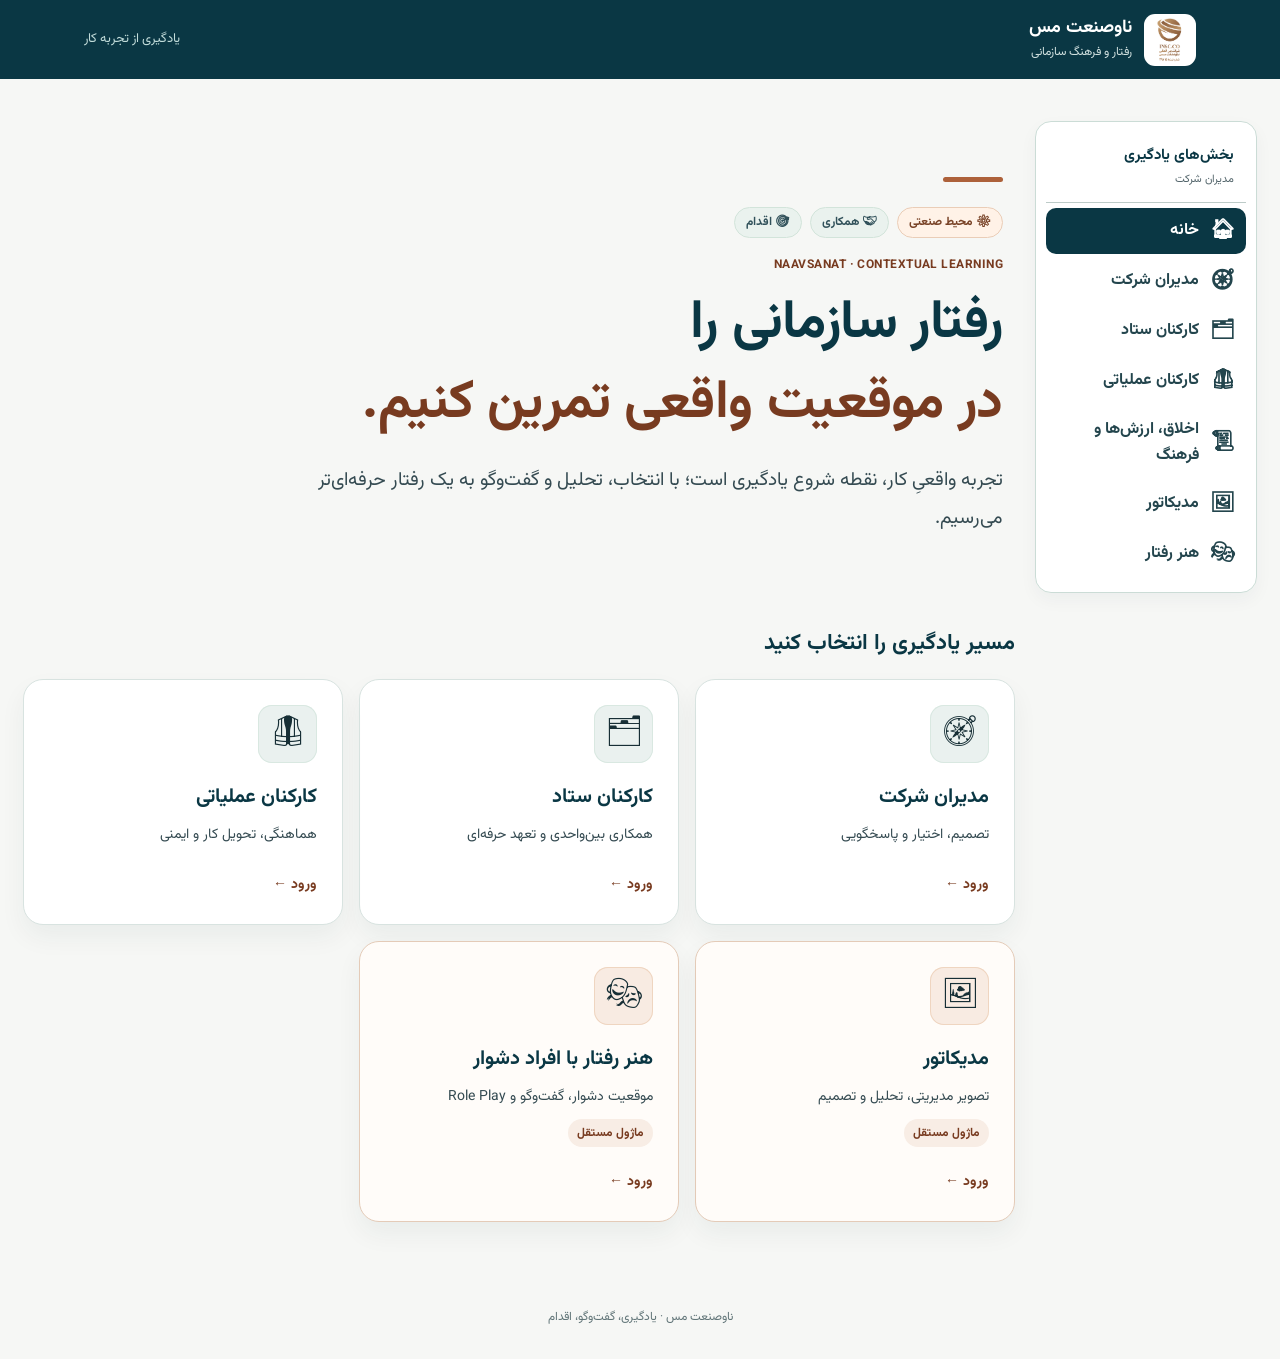
==== index.html @ eeced690 "Restore approved uncluttered classroom structure; retain only lightweight values content source" ====
<!doctype html>
<html lang="fa" dir="rtl">
<head>
<meta charset="utf-8">
<meta name="viewport" content="width=device-width, initial-scale=1, viewport-fit=cover">
<meta name="theme-color" content="#0a3744">
<meta name="description" content="تجربه شش‌مرحله‌ای و تعاملی رفتار و فرهنگ سازمانی ناوصنعت مس؛ پنج مسیر یادگیری و پانزده کیس نقش‌محور.">
<title>ناوصنعت مس — یادگیری رفتار سازمانی</title>
<link rel="stylesheet" href="./next/assets/fonts/fonts.css">
<link rel="stylesheet" href="./next/studio.css?v=15">
<link rel="stylesheet" href="./next/industry-modules.css?v=7">
<link rel="stylesheet" href="./next/culture-lab.css?v=1">
</head>
<body>
<a class="skip" href="#app">رفتن به محتوای آموزشی</a>
<div id="root"><main id="app" tabindex="-1"><p class="load-message">در حال آماده‌سازی محیط یادگیری…</p></main></div>
<div id="live" role="status" aria-live="polite" class="sr-only"></div>
<script src="./next/data.js?v=2"></script>
<script src="./next/industry-content.js?v=3"></script>
<script src="./next/industry-modules.js?v=10"></script>
<script src="./next/depth.js?v=7"></script>
<script src="./next/content-clarity.js?v=2"></script>
<script src="./next/managers-focus.js?v=4"></script>
<script src="./next/strategic-content.js?v=2"></script>
<script src="./next/culture-values-source.js?v=1"></script>
<script src="./next/culture-lab.js?v=4"></script>
<script src="./next/studio.js?v=20"></script>
</body>
</html>
---- next/assets/fonts/fonts.css ----
/* Self-hosted open fonts; licenses are beside these assets. */
@font-face {
  font-family: 'Vazirmatn';
  font-style: normal;
  font-display: swap;
  font-weight: 400;
  src: url('./vazirmatn-arabic-400-normal.woff2') format('woff2');
  unicode-range: U+0600-06FF,U+0750-077F,U+0870-088E,U+0890-0891,U+0897-08E1,U+08E3-08FF,U+200C-200E,U+2010-2011,U+204F,U+2E41,U+FB50-FDFF,U+FE70-FE74,U+FE76-FEFC,U+102E0-102FB,U+10E60-10E7E,U+10EC2-10EC4,U+10EFC-10EFF,U+1EE00-1EE03,U+1EE05-1EE1F,U+1EE21-1EE22,U+1EE24,U+1EE27,U+1EE29-1EE32,U+1EE34-1EE37,U+1EE39,U+1EE3B,U+1EE42,U+1EE47,U+1EE49,U+1EE4B,U+1EE4D-1EE4F,U+1EE51-1EE52,U+1EE54,U+1EE57,U+1EE59,U+1EE5B,U+1EE5D,U+1EE5F,U+1EE61-1EE62,U+1EE64,U+1EE67-1EE6A,U+1EE6C-1EE72,U+1EE74-1EE77,U+1EE79-1EE7C,U+1EE7E,U+1EE80-1EE89,U+1EE8B-1EE9B,U+1EEA1-1EEA3,U+1EEA5-1EEA9,U+1EEAB-1EEBB,U+1EEF0-1EEF1;
}
@font-face {
  font-family: 'Vazirmatn';
  font-style: normal;
  font-display: swap;
  font-weight: 400;
  src: url('./vazirmatn-latin-ext-400-normal.woff2') format('woff2');
  unicode-range: U+0100-02BA,U+02BD-02C5,U+02C7-02CC,U+02CE-02D7,U+02DD-02FF,U+0304,U+0308,U+0329,U+1D00-1DBF,U+1E00-1E9F,U+1EF2-1EFF,U+2020,U+20A0-20AB,U+20AD-20C0,U+2113,U+2C60-2C7F,U+A720-A7FF;
}
@font-face {
  font-family: 'Vazirmatn';
  font-style: normal;
  font-display: swap;
  font-weight: 400;
  src: url('./vazirmatn-latin-400-normal.woff2') format('woff2');
  unicode-range: U+0000-00FF,U+0131,U+0152-0153,U+02BB-02BC,U+02C6,U+02DA,U+02DC,U+0304,U+0308,U+0329,U+2000-206F,U+20AC,U+2122,U+2191,U+2193,U+2212,U+2215,U+FEFF,U+FFFD;
}
@font-face {
  font-family: 'Vazirmatn';
  font-style: normal;
  font-display: swap;
  font-weight: 700;
  src: url('./vazirmatn-arabic-700-normal.woff2') format('woff2');
  unicode-range: U+0600-06FF,U+0750-077F,U+0870-088E,U+0890-0891,U+0897-08E1,U+08E3-08FF,U+200C-200E,U+2010-2011,U+204F,U+2E41,U+FB50-FDFF,U+FE70-FE74,U+FE76-FEFC,U+102E0-102FB,U+10E60-10E7E,U+10EC2-10EC4,U+10EFC-10EFF,U+1EE00-1EE03,U+1EE05-1EE1F,U+1EE21-1EE22,U+1EE24,U+1EE27,U+1EE29-1EE32,U+1EE34-1EE37,U+1EE39,U+1EE3B,U+1EE42,U+1EE47,U+1EE49,U+1EE4B,U+1EE4D-1EE4F,U+1EE51-1EE52,U+1EE54,U+1EE57,U+1EE59,U+1EE5B,U+1EE5D,U+1EE5F,U+1EE61-1EE62,U+1EE64,U+1EE67-1EE6A,U+1EE6C-1EE72,U+1EE74-1EE77,U+1EE79-1EE7C,U+1EE7E,U+1EE80-1EE89,U+1EE8B-1EE9B,U+1EEA1-1EEA3,U+1EEA5-1EEA9,U+1EEAB-1EEBB,U+1EEF0-1EEF1;
}
@font-face {
  font-family: 'Vazirmatn';
  font-style: normal;
  font-display: swap;
  font-weight: 700;
  src: url('./vazirmatn-latin-ext-700-normal.woff2') format('woff2');
  unicode-range: U+0100-02BA,U+02BD-02C5,U+02C7-02CC,U+02CE-02D7,U+02DD-02FF,U+0304,U+0308,U+0329,U+1D00-1DBF,U+1E00-1E9F,U+1EF2-1EFF,U+2020,U+20A0-20AB,U+20AD-20C0,U+2113,U+2C60-2C7F,U+A720-A7FF;
}
@font-face {
  font-family: 'Vazirmatn';
  font-style: normal;
  font-display: swap;
  font-weight: 700;
  src: url('./vazirmatn-latin-700-normal.woff2') format('woff2');
  unicode-range: U+0000-00FF,U+0131,U+0152-0153,U+02BB-02BC,U+02C6,U+02DA,U+02DC,U+0304,U+0308,U+0329,U+2000-206F,U+20AC,U+2122,U+2191,U+2193,U+2212,U+2215,U+FEFF,U+FFFD;
}
@font-face {
  font-family: 'Noto Emoji';
  font-style: normal;
  font-display: swap;
  font-weight: 400;
  src: url('./noto-emoji-0-400-normal.woff2') format('woff2');
  unicode-range: U+1f1e6-1f1ff;
}
@font-face {
  font-family: 'Noto Emoji';
  font-style: normal;
  font-display: swap;
  font-weight: 400;
  src: url('./noto-emoji-1-400-normal.woff2') format('woff2');
  unicode-range: U+200d,U+2620,U+26a7,U+fe0f,U+1f308,U+1f38c,U+1f3c1,U+1f3f3-1f3f4,U+1f6a9,U+e0062-e0063,U+e0065,U+e0067,U+e006c,U+e006e,U+e0073-e0074,U+e0077,U+e007f;
}
@font-face {
  font-family: 'Noto Emoji';
  font-style: normal;
  font-display: swap;
  font-weight: 400;
  src: url('./noto-emoji-2-400-normal.woff2') format('woff2');
  unicode-range: U+23,U+2a,U+30-39,U+a9,U+ae,U+200d,U+203c,U+2049,U+20e3,U+2122,U+2139,U+2194-2199,U+21a9-21aa,U+23cf,U+23e9-23ef,U+23f8-23fa,U+24c2,U+25aa-25ab,U+25b6,U+25c0,U+25fb-25fe,U+2611,U+2622-2623,U+2626,U+262a,U+262e-262f,U+2638,U+2640,U+2642,U+2648-2653,U+2660,U+2663,U+2665-2666,U+2668,U+267b,U+267e-267f,U+2695,U+269b-269c,U+26a0,U+26a7,U+26aa-26ab,U+26ce,U+26d4,U+2705,U+2714,U+2716,U+271d,U+2721,U+2733-2734,U+2747,U+274c,U+274e,U+2753-2755,U+2757,U+2764,U+2795-2797,U+27a1,U+27b0,U+27bf,U+2934-2935,U+2b05-2b07,U+2b1b-2b1c,U+2b55,U+3030,U+303d,U+3297,U+3299,U+fe0f,U+1f170-1f171,U+1f17e-1f17f,U+1f18e,U+1f191-1f19a,U+1f201-1f202,U+1f21a,U+1f22f,U+1f232-1f23a,U+1f250-1f251,U+1f310,U+1f3a6,U+1f3b5-1f3b6,U+1f3bc,U+1f3e7,U+1f441,U+1f499-1f49c,U+1f49f-1f4a0,U+1f4ac-1f4ad,U+1f4b1-1f4b2,U+1f4b9,U+1f4db,U+1f4f2-1f4f6,U+1f500-1f507,U+1f515,U+1f518-1f524,U+1f52f-1f53d,U+1f549,U+1f54e,U+1f5a4,U+1f5e8,U+1f5ef,U+1f6ab,U+1f6ad-1f6b1,U+1f6b3,U+1f6b7-1f6bc,U+1f6be,U+1f6c2-1f6c5,U+1f6d0-1f6d1,U+1f6d7,U+1f6dc,U+1f7e0-1f7eb,U+1f7f0,U+1f90d-1f90e,U+1f9d1-1f9d2,U+1f9e1,U+1fa75-1fa77,U+1faaf;
}
@font-face {
  font-family: 'Noto Emoji';
  font-style: normal;
  font-display: swap;
  font-weight: 400;
  src: url('./noto-emoji-3-400-normal.woff2') format('woff2');
  unicode-range: U+200d,U+231a-231b,U+2328,U+23f0-23f3,U+2602,U+260e,U+2692,U+2694,U+2696-2697,U+2699,U+26b0-26b1,U+26cf,U+26d1,U+26d3,U+2702,U+2709,U+270f,U+2712,U+fe0f,U+1f302,U+1f321,U+1f392-1f393,U+1f3a9,U+1f3bd,U+1f3ee,U+1f3f7,U+1f3fa,U+1f451-1f462,U+1f484,U+1f489-1f48a,U+1f48c-1f48e,U+1f4a1,U+1f4a3,U+1f4a5,U+1f4b0,U+1f4b3-1f4b8,U+1f4bb-1f4da,U+1f4dc-1f4f1,U+1f4ff,U+1f508-1f514,U+1f516-1f517,U+1f526-1f529,U+1f52c-1f52e,U+1f550-1f567,U+1f56f-1f570,U+1f576,U+1f587,U+1f58a-1f58d,U+1f5a5,U+1f5a8,U+1f5b1-1f5b2,U+1f5c2-1f5c4,U+1f5d1-1f5d3,U+1f5dc-1f5de,U+1f5e1,U+1f5f3,U+1f6aa,U+1f6ac,U+1f6bd,U+1f6bf,U+1f6c1,U+1f6cb,U+1f6cd-1f6cf,U+1f6d2,U+1f6e0-1f6e1,U+1f6f0,U+1f97b-1f97f,U+1f9af,U+1f9ba,U+1f9e2-1f9e6,U+1f9ea-1f9ec,U+1f9ee-1f9f4,U+1f9f7-1f9ff,U+1fa71-1fa74,U+1fa79-1fa7b,U+1fa86,U+1fa8e-1fa8f,U+1fa91-1fa93,U+1fa96,U+1fa99-1faa0,U+1faa2-1faa7,U+1faaa-1faae;
}
@font-face {
  font-family: 'Noto Emoji';
  font-style: normal;
  font-display: swap;
  font-weight: 400;
  src: url('./noto-emoji-4-400-normal.woff2') format('woff2');
  unicode-range: U+265f,U+26bd-26be,U+26f3,U+26f8,U+fe0f,U+1f004,U+1f0cf,U+1f380-1f384,U+1f386-1f38b,U+1f38d-1f391,U+1f396-1f397,U+1f399-1f39b,U+1f39e-1f39f,U+1f3a3-1f3a5,U+1f3a7-1f3a9,U+1f3ab-1f3b4,U+1f3b7-1f3bb,U+1f3bd-1f3c0,U+1f3c5-1f3c6,U+1f3c8-1f3c9,U+1f3cf-1f3d3,U+1f3f8-1f3f9,U+1f47e,U+1f4e2,U+1f4f7-1f4fd,U+1f52b,U+1f579,U+1f58c-1f58d,U+1f5bc,U+1f6f7,U+1f6f9,U+1f6fc,U+1f93f,U+1f941,U+1f945,U+1f947-1f94f,U+1f9e7-1f9e9,U+1f9f5-1f9f6,U+1fa70-1fa71,U+1fa80-1fa81,U+1fa83-1fa85,U+1fa87-1fa8a,U+1fa94-1fa95,U+1fa97-1fa98,U+1faa1,U+1faa9,U+1fadf;
}
@font-face {
  font-family: 'Noto Emoji';
  font-style: normal;
  font-display: swap;
  font-weight: 400;
  src: url('./noto-emoji-5-400-normal.woff2') format('woff2');
  unicode-range: U+2693,U+26e9-26ea,U+26f1-26f2,U+26f4-26f5,U+26fa,U+26fd,U+2708,U+fe0f,U+1f301,U+1f303,U+1f306-1f307,U+1f309,U+1f310,U+1f3a0-1f3a2,U+1f3aa,U+1f3cd-1f3ce,U+1f3d5,U+1f3d7-1f3db,U+1f3df-1f3e6,U+1f3e8-1f3ed,U+1f3ef-1f3f0,U+1f488,U+1f492,U+1f4ba,U+1f54b-1f54d,U+1f5fa-1f5ff,U+1f680-1f6a2,U+1f6a4-1f6a8,U+1f6b2,U+1f6d1,U+1f6d5-1f6d6,U+1f6dd-1f6df,U+1f6e2-1f6e5,U+1f6e9,U+1f6eb-1f6ec,U+1f6f3-1f6f6,U+1f6f8,U+1f6fa-1f6fb,U+1f9bc-1f9bd,U+1f9ed,U+1f9f3,U+1fa7c;
}
@font-face {
  font-family: 'Noto Emoji';
  font-style: normal;
  font-display: swap;
  font-weight: 400;
  src: url('./noto-emoji-6-400-normal.woff2') format('woff2');
  unicode-range: U+200d,U+2615,U+fe0f,U+1f32d-1f330,U+1f336,U+1f33d,U+1f344-1f37f,U+1f382,U+1f52a,U+1f7e9,U+1f7eb,U+1f942-1f944,U+1f950-1f96f,U+1f99e,U+1f9aa,U+1f9c0-1f9cb,U+1fad0-1fadc;
}
@font-face {
  font-family: 'Noto Emoji';
  font-style: normal;
  font-display: swap;
  font-weight: 400;
  src: url('./noto-emoji-7-400-normal.woff2') format('woff2');
  unicode-range: U+200d,U+2600-2601,U+2603-2604,U+2614,U+2618,U+26a1,U+26c4-26c5,U+26c8,U+26f0,U+2728,U+2744,U+2b1b,U+2b50,U+fe0f,U+1f300,U+1f304-1f305,U+1f308,U+1f30a-1f30f,U+1f311-1f321,U+1f324-1f32c,U+1f331-1f335,U+1f337-1f33c,U+1f33e-1f344,U+1f3d4,U+1f3d6,U+1f3dc-1f3de,U+1f3f5,U+1f400-1f43f,U+1f490,U+1f4a7,U+1f4ae,U+1f525,U+1f54a,U+1f573,U+1f577-1f578,U+1f648-1f64a,U+1f6d8,U+1f940,U+1f980-1f9ae,U+1f9ba,U+1fa90,U+1faa8,U+1fab0-1fabf,U+1facd-1facf,U+1fae7;
}
@font-face {
  font-family: 'Noto Emoji';
  font-style: normal;
  font-display: swap;
  font-weight: 400;
  src: url('./noto-emoji-8-400-normal.woff2') format('woff2');
  unicode-range: U+200d,U+2640,U+2642,U+2695-2696,U+26f7,U+26f9,U+2708,U+2764,U+27a1,U+fe0f,U+1f33e,U+1f373,U+1f37c,U+1f384-1f385,U+1f393,U+1f3a4,U+1f3a8,U+1f3c2-1f3c4,U+1f3c7,U+1f3ca-1f3cc,U+1f3eb,U+1f3ed,U+1f3fb-1f3ff,U+1f430,U+1f466-1f469,U+1f46b-1f478,U+1f47c,U+1f481-1f483,U+1f486-1f487,U+1f48b,U+1f48f,U+1f491,U+1f4bb-1f4bc,U+1f527,U+1f52c,U+1f574-1f575,U+1f57a,U+1f645-1f647,U+1f64b,U+1f64d-1f64e,U+1f680,U+1f692,U+1f6a3,U+1f6b4-1f6b6,U+1f6c0,U+1f6cc,U+1f91d,U+1f926,U+1f930-1f931,U+1f934-1f93a,U+1f93c-1f93e,U+1f977,U+1f9af-1f9b3,U+1f9b8-1f9b9,U+1f9bc-1f9bd,U+1f9cc-1f9cf,U+1f9d1-1f9df,U+1fa70,U+1fa82,U+1fac3-1fac5,U+1fac8,U+1faef;
}
@font-face {
  font-family: 'Noto Emoji';
  font-style: normal;
  font-display: swap;
  font-weight: 400;
  src: url('./noto-emoji-9-400-normal.woff2') format('woff2');
  unicode-range: U+200d,U+2194-2195,U+2603,U+261d,U+2620,U+2639-263a,U+2665,U+26a1,U+26c4,U+270a-270d,U+2728,U+2763-2764,U+2b50,U+fe0f,U+1f31a-1f31f,U+1f32b,U+1f389-1f38a,U+1f3fb-1f3ff,U+1f440-1f450,U+1f463-1f465,U+1f479-1f47b,U+1f47d-1f480,U+1f485,U+1f48b-1f48c,U+1f493-1f49f,U+1f4a2,U+1f4a4-1f4a6,U+1f4a8-1f4ab,U+1f4af,U+1f525,U+1f573,U+1f590,U+1f595-1f596,U+1f5a4,U+1f5e3,U+1f600-1f644,U+1f648-1f64a,U+1f64c,U+1f64f,U+1f90c-1f925,U+1f927-1f92f,U+1f932-1f933,U+1f970-1f976,U+1f978-1f97a,U+1f9a0,U+1f9b4-1f9b7,U+1f9bb,U+1f9be-1f9bf,U+1f9d0,U+1f9e0-1f9e1,U+1fa75-1fa79,U+1fac0-1fac2,U+1fac6,U+1fae0-1fae6,U+1fae8-1faea,U+1faef-1fafa;
}
@font-face {
  font-family: 'Noto Emoji';
  font-style: normal;
  font-display: swap;
  font-weight: 400;
  src: url('./noto-emoji-10-400-normal.woff2') format('woff2');
  unicode-range: U+1f6d9,U+1fa8b-1fa8d,U+1facc,U+1fadd,U+1faeb;
}
---- next/studio.css ----
/* NAAVSANAT · Shared learning design system — audience-first, screen-first */
:root{
--navy:#0a3744;--deep:#072c37;--navy-light:#175364;
--copper:#ad613a;--copper-dark:#844225;--copper-pale:#f8ede5;
--ground:#f6f7f5;--white:#fff;--ink:#20383e;--muted:#4d6267;
--line:#dce5e2;--light:#eaf1ef;--focus:#cf7b38;--radius:18px;
--shadow:0 12px 26px rgba(8,52,62,.055)
}
*{box-sizing:border-box}
html{scroll-behavior:smooth}
body{margin:0;background:var(--ground);color:var(--ink);font:17px/1.85 Tahoma,"Segoe UI",Arial,sans-serif;direction:rtl}
button,input{font:inherit}
button{cursor:pointer}
a{color:inherit;text-decoration:none}
button:focus-visible,a:focus-visible,summary:focus-visible{outline:3px solid var(--focus);outline-offset:4px}
h1,h2,h3,p{margin-top:0}
h1{font-size:clamp(29px,3.7vw,47px);line-height:1.5;color:var(--navy);letter-spacing:-.3px}
h2{font-size:clamp(22px,2.3vw,30px);line-height:1.6;color:var(--navy)}
h3{font-size:19px;color:var(--navy)}
p{color:var(--muted)}
.mast{background:var(--navy);color:white}
.mast-inner{max-width:1160px;margin:auto;min-height:79px;padding:11px 24px;display:flex;align-items:center;justify-content:space-between;gap:16px}
.identity{display:flex;align-items:center;gap:12px;min-width:0}
.identity img{width:52px;height:52px;background:#fff;border-radius:11px;padding:4px;object-fit:contain}
.identity strong{display:block;color:white;line-height:1.4;font-size:18px}
.identity small{display:block;color:#d0e0df;font-size:12px}
.mast-tools{display:flex;align-items:center;gap:9px;flex-wrap:wrap}
.head-link{color:#e6f2f1;border:1px solid #416c75;border-radius:10px;font-size:13px;padding:7px 12px;min-height:39px;display:inline-flex;align-items:center}
.head-link:hover{background:#175364;border-color:#91b8be}
.head-link.outline{background:white;color:var(--navy)}
.mast-caption{font-size:13px;color:#c2dcda}
.container{max-width:1160px;margin:0 auto;min-height:calc(100vh - 165px);padding:46px 24px 65px}
.site-foot{text-align:center;font-size:12px;color:#617578;padding:14px 12px 29px}
.kicker{display:block;font-size:12px;letter-spacing:.45px;color:var(--copper-dark);font-weight:900;margin-bottom:9px}
.copper-line{height:5px;width:60px;border-radius:10px;background:var(--copper);margin-bottom:25px}
.landing-head{padding:56px 12px 24px}
.landing-head h1{font-size:clamp(32px,4.2vw,57px);line-height:1.48;margin:5px 0 17px}
.landing-head h1 em{font-style:normal;color:var(--copper-dark)}
.landing-head p{max-width:700px;font-size:19px;line-height:2;color:var(--muted)}
.home-roles{margin:45px 0 5px}
.home-roles h2{font-size:22px;margin-bottom:18px}
.role-grid{display:grid;grid-template-columns:repeat(3,minmax(0,1fr));gap:16px}
.role-tile{display:flex;align-items:flex-start;flex-direction:column;text-align:right;min-height:246px;background:var(--white);border:1px solid #d8e3e0;border-radius:20px;padding:25px;color:var(--ink);box-shadow:var(--shadow);transition:transform .16s,border-color .16s,box-shadow .16s}
.role-tile:hover{transform:translateY(-3px);border-color:var(--copper);box-shadow:0 14px 38px rgba(8,52,62,.11)}
.role-icon{font-size:31px;display:grid;place-items:center;width:59px;height:58px;background:var(--light);border-radius:14px;margin-bottom:16px}
.role-tile strong{font-size:20px;color:var(--navy);margin-bottom:6px}
.role-desc{font-size:14px;color:var(--muted);line-height:1.9;flex:1}
.role-enter{margin-top:23px;color:var(--copper-dark);font-weight:900;font-size:14px}
.section-intro{padding:7px 2px 26px}
.section-intro h1{margin-bottom:8px}
.section-intro p{max-width:810px;font-size:19px;line-height:1.9;margin-bottom:0}
.session-list{display:grid;gap:11px}
.session-tile{background:#fff;border:1px solid var(--line);border-radius:16px;padding:20px 23px;display:flex;align-items:center;gap:20px;min-height:114px;transition:border-color .15s,transform .15s}
.session-tile:hover{border-color:var(--copper);transform:translateX(-2px)}
.session-index{width:48px;height:48px;flex:none;background:#ecf3f0;border-radius:13px;color:var(--navy);display:grid;place-items:center;font-weight:900;font-size:23px}
.session-info{display:grid;gap:3px;flex:1;min-width:0}
.session-info strong{font-size:19px;color:var(--navy)}
.session-info>span{color:var(--muted);font-size:14px;line-height:1.8}
.session-end{display:grid;justify-items:center;min-width:78px;gap:2px}
.session-end small{font-size:12px;color:#4e6266}
.session-end b{color:var(--copper-dark);font-size:22px}
.subtle-footline{display:flex;justify-content:center;gap:28px;margin-top:33px;flex-wrap:wrap}
.text-link{font-size:14px;font-weight:800;color:var(--copper-dark);text-decoration:underline;text-underline-offset:5px}
.text-link:hover{color:var(--navy)}
.crumb{font-size:13px;color:var(--muted);margin-bottom:21px}
.crumb span{padding:0 8px;color:#9ca9a6}
.lesson-intro{padding-bottom:25px}
.question-box{background:var(--navy);border-radius:17px;padding:26px 30px;margin:16px 0 39px}
.question-box span{display:block;color:#cce3de;font-size:13px;font-weight:bold;margin-bottom:8px}
.question-box strong{display:block;color:#fff;font-size:clamp(20px,2.3vw,29px);line-height:1.85}
.case-list h2{font-size:23px;margin-bottom:17px}
.case-grid{display:grid;grid-template-columns:repeat(2,minmax(0,1fr));gap:13px}
.case-tile{background:white;border:1px solid var(--line);border-radius:17px;display:flex;align-items:flex-start;flex-direction:column;padding:23px;min-height:189px;transition:border-color .15s,transform .15s}
.case-tile:hover{border-color:var(--copper);transform:translateY(-2px)}
.tiny-label{font-size:12px;letter-spacing:.3px;color:var(--copper-dark);font-weight:900}
.case-tile strong{font-size:19px;color:var(--navy);margin:7px 0}
.case-tile p{font-size:14px;color:var(--muted);flex:1;margin-bottom:12px}
.case-link{color:var(--copper-dark);font-weight:900;font-size:13px}
.page-bottom{margin-top:30px}
.case-heading{margin:6px 0 30px}
.case-heading h1{font-size:clamp(28px,3vw,41px);margin:0 0 6px}
.case-heading p{font-size:16px;margin:0}
.case-steps{display:grid;grid-template-columns:repeat(5,1fr);gap:9px;margin:0 0 16px}
.step{border:1px solid var(--line);border-radius:12px;padding:10px 8px;background:white;display:flex;align-items:center;justify-content:center;gap:9px;color:#3c555c;font-size:15px}
.step span{width:27px;height:27px;border-radius:9px;display:grid;place-items:center;background:#edf1ee;color:#2d5058;font-size:13px;font-weight:800}
.step strong{font-weight:800}
.step.active{background:var(--navy);border-color:var(--navy);color:white}
.step.active span{background:#376879;color:#fff}
.step:hover:not(.active){border-color:var(--copper)}
.case-content{background:white;border:1px solid var(--line);border-radius:21px;padding:clamp(25px,4vw,49px);min-height:380px;box-shadow:var(--shadow)}
.content-section{max-width:990px;margin:auto}
.content-section h2{margin:0 0 26px;line-height:1.7}
.situation{font-size:clamp(18px,2vw,22px);line-height:2.1;color:var(--ink);background:#f1f5f3;padding:26px 28px;border-radius:14px;border-right:5px solid var(--copper);margin-bottom:26px}
.voices{display:grid;grid-template-columns:repeat(3,minmax(0,1fr));gap:12px}
.voice{background:#fff;border:1px solid var(--line);border-radius:14px;padding:17px 18px}
.voice strong{display:block;color:var(--copper-dark);font-size:14px;margin-bottom:9px}
.voice p{font-size:16px;line-height:1.9;color:var(--ink);margin:0}
.reflection{margin:28px 0 0;border-top:1px solid var(--line);padding:22px 0 0;display:flex;gap:14px;align-items:start}
.reflection .qmark{display:grid;place-items:center;border-radius:50%;background:var(--copper-pale);color:var(--copper-dark);font-size:23px;font-weight:bold;width:36px;height:36px;flex:none}
.reflection p{font-size:19px;line-height:1.85;color:var(--navy);font-weight:700;margin:0}
.choices{display:grid;gap:12px}
.pick{display:flex;gap:18px;align-items:flex-start;text-align:right;border:2px solid #dce4e1;background:#fff;color:var(--ink);width:100%;border-radius:14px;padding:19px 22px;line-height:1.9;font-size:18px}
.pick:hover{border-color:#a5bcb7;background:#f8faf9}
.pick.chosen{border-color:var(--copper);background:#fff8f2}
.pick-letter,.mini-number{display:grid;place-items:center;flex:none;width:40px;height:40px;border-radius:12px;background:var(--light);color:var(--navy);font-size:15px;font-weight:900}
.pick.chosen .pick-letter{background:var(--copper);color:#fff}
.quiet-note{color:var(--muted);font-size:14px;margin:22px 0 0}
.outcomes{display:grid;gap:13px}
.outcome{background:#fff;border:1px solid var(--line);border-radius:14px;padding:22px 24px}
.outcome.chosen{border:2px solid var(--copper);background:#fffaf5}
.outcome-title{display:flex;gap:13px;align-items:start}
.outcome-title h3{margin:2px 0 10px;line-height:1.8}
.outcome p{margin:4px 0 14px;line-height:1.9;color:var(--ink);font-size:16px}
.better{background:#eef4f1;border-radius:11px;padding:13px 16px;display:grid;gap:3px;color:#234d45;font-size:15px;line-height:1.85}
.better strong{font-size:13px}
.fold{margin-top:15px;border:1px solid var(--line);border-radius:12px;background:white;padding:14px 20px}
.fold summary{font-weight:800;color:var(--navy);cursor:pointer}
.fold p,.fold li{color:var(--ink);font-size:15px;line-height:2}
.fold ul{padding-right:22px}
.fold li{margin-top:7px}
.practice-problem{border-right:4px solid var(--copper);background:#f3f6f4;border-radius:11px;padding:18px 22px;color:var(--navy);font-weight:800;font-size:20px;line-height:1.95;margin-bottom:22px}
.role-play-grid{display:grid;grid-template-columns:repeat(3,minmax(0,1fr));gap:12px}
.play-person{background:#f7f9f7;border:1px solid var(--line);border-radius:14px;padding:21px}
.play-person small{display:block;font-size:12px;color:var(--copper-dark);font-weight:800}
.play-person strong{display:block;font-size:18px;color:var(--navy);margin-bottom:9px}
.play-person p{color:var(--ink);font-size:15px;line-height:1.95;margin:0}
.speech-task{margin-top:21px;background:var(--navy);border-radius:13px;padding:21px 24px}
.speech-task span{display:block;font-size:13px;color:#d3e3e4;margin-bottom:8px}
.speech-task strong{color:#fff;font-size:20px;line-height:1.85}
.line-example{margin-top:20px}
.line-example span{font-size:13px;color:var(--copper-dark);font-weight:900}
.line-example p{color:var(--ink);font-size:18px;margin:7px 0 0;line-height:2}
.takeaway{font-size:clamp(21px,2.5vw,29px);font-weight:800;color:#fff;background:var(--navy);border-radius:15px;line-height:1.9;padding:29px 34px;margin-bottom:22px}
.rule{background:#fff7f0;border:1px solid #eccdb6;border-right:5px solid var(--copper);padding:19px 24px;border-radius:12px}
.rule span{font-size:13px;font-weight:900;color:var(--copper-dark)}
.rule p{font-size:20px;color:var(--ink);line-height:1.95;margin:6px 0 0}
.stage-foot{margin-top:20px;display:flex;align-items:center;justify-content:space-between;gap:13px}
.primary-btn,.secondary-btn{border-radius:11px;font-size:15px;font-weight:900;min-height:47px;padding:9px 18px;display:inline-flex;align-items:center;justify-content:center}
.primary-btn{background:var(--copper-dark);color:#fff}
.primary-btn:hover{background:#683419}
.secondary-btn{background:white;border:1px solid var(--line);color:var(--navy)}
.secondary-btn:hover{border-color:var(--copper)}
.rules-grid{display:grid;gap:10px}
.rule-row{display:flex;align-items:center;gap:18px;background:white;border:1px solid var(--line);border-radius:14px;padding:19px}
.rule-row>span{color:var(--copper-dark);font-size:20px;font-weight:900;min-width:30px}
.rule-row strong{color:var(--navy);font-size:17px}
.rule-row p{margin:5px 0 0;font-size:14px}
.action-focus{background:white;border:1px solid var(--line);border-radius:20px;padding:30px}
.action-three{display:grid;grid-template-columns:repeat(3,1fr);gap:14px}
.action-three>div{display:flex;gap:12px;align-items:center;border:1px solid var(--line);border-radius:13px;padding:17px}
.action-three span{color:var(--copper-dark);font-weight:900}
.action-three strong{color:var(--navy)}
.prompt-question{margin:25px 0 0;color:var(--navy);font-size:20px;font-weight:800}
@media(max-width:820px){
.container{padding:27px 17px 50px}
.mast-inner{padding:11px 15px}
.landing-head{padding:25px 4px 15px}
.landing-head p{font-size:17px}
.home-roles{margin-top:24px}
.role-grid{grid-template-columns:1fr}
.role-tile{min-height:160px;padding:20px}
.role-icon{margin-bottom:9px}
.case-grid,.voices,.role-play-grid{grid-template-columns:1fr}
.case-steps{gap:5px}
.step{flex-direction:column;gap:4px;font-size:12px;padding:8px 3px}
.step span{width:25px;height:25px}
.case-content{padding:24px 18px}
.situation{padding:18px;font-size:18px}
.session-tile{padding:17px 13px;gap:12px}
.session-index{width:39px;height:39px;font-size:18px}
.session-info strong{font-size:17px}
.session-end{min-width:45px}
.session-end small{font-size:10px}
.question-box{padding:20px}
.action-three{grid-template-columns:1fr}
}
@media(max-width:460px){
.identity img{width:40px;height:40px}
.identity strong{font-size:15px}
.identity small{font-size:10px}
.head-link{font-size:11px;padding:6px 8px}
.mast-caption{display:none}
.mast-tools{gap:5px}
.case-heading h1{font-size:28px}
.stage-foot{gap:8px}
.primary-btn,.secondary-btn{font-size:12px;padding:8px 11px}
.pick{padding:16px 13px;font-size:16px}
.outcome{padding:18px 14px}
}
@media print{.mast,.site-foot,.case-steps,.stage-foot{display:none}.container,.case-content{padding:0;border:0;box-shadow:none;background:#fff}body{background:#fff}}

/* Accessibility and restrained supplemental module controls */
.skip{position:absolute;z-index:200;right:12px;top:-100px;background:white;color:#111;padding:10px 15px}
.skip:focus{top:7px}
.sr-only{position:absolute!important;width:1px!important;height:1px!important;padding:0!important;overflow:hidden!important;clip:rect(0,0,0,0)!important;white-space:nowrap!important;border:0!important}
.load-message{padding:34px;text-align:center}
.extra-tools{width:100%;text-align:center;padding:12px 0;font-size:14px;color:var(--muted)}
.extra-tools summary{cursor:pointer;color:var(--copper-dark);font-weight:800}
.extra-tools>div{display:flex;align-items:center;justify-content:center;flex-wrap:wrap;gap:25px;margin-top:15px}
.module-filter{display:flex;gap:9px;flex-wrap:wrap;margin:0 0 26px}
.module-pill{display:inline-flex;padding:7px 15px;border:1px solid var(--line);background:white;border-radius:99px;color:var(--navy);font-size:14px;font-weight:800}
.module-pill.active{background:var(--navy);color:white;border-color:var(--navy)}
.module-feedback{background:#eff4f1;border-right:4px solid var(--copper);border-radius:12px;margin-top:18px;padding:17px 22px}
.module-feedback strong{display:block;color:var(--navy)}
.module-feedback p{margin:5px 0 0;color:var(--ink);font-size:17px}
.module-alert{padding:18px 22px;border:1px solid var(--line);border-radius:12px;margin-bottom:19px}
.module-alert strong{color:var(--copper-dark)}
.module-alert p{color:var(--ink);margin:5px 0 0}
@media(max-width:820px){.extra-tools>div{flex-direction:column;gap:10px}}

/* v5 — scholarly content, visually restrained: five equal top-level journeys */
.role-grid{grid-template-columns:repeat(3,minmax(0,1fr))}
.module-tile{border-color:#e4cbb8;background:#fffcf9}
.module-tile .role-icon{background:#f8ebe2}
.module-tag{font-size:12px;font-weight:900;color:var(--copper-dark);background:#f8ede5;padding:3px 9px;border-radius:99px;margin-top:9px}
.module-tile:hover{background:#fff7f0}
.depth-spotlight,.analysis-lead,.decision-nuance,.session-dilemma,.role-pressure{
 padding:18px 22px;border-radius:13px;border:1px solid #e7ded5;
 border-right:4px solid var(--copper);background:#fbf8f5;margin:23px 0;
}
.depth-spotlight>span,.analysis-lead>strong,.decision-nuance>strong,.session-dilemma>strong,.role-pressure>strong{
 color:var(--copper-dark);font-size:13px;font-weight:900;display:block;margin-bottom:6px;
}
.depth-spotlight p,.analysis-lead p,.decision-nuance p,.session-dilemma p,.role-pressure p{
 font-size:17px;line-height:1.95;color:var(--ink);margin:0;
}
.depth-spotlight strong,.analysis-lead p strong,.decision-nuance p strong,.session-dilemma p strong,.role-pressure p strong,
.rule p strong,.reflection p strong{
 font-weight:900;color:var(--navy);
 text-decoration:underline;text-decoration-color:#ddb9a1;text-decoration-thickness:2px;text-underline-offset:5px;
}
.analysis-lead{background:#eaf1ef;border-color:#c8dad5;border-right-color:#19536a}
.analysis-lead>strong{color:var(--navy)}
.decision-nuance{background:#f8f6f2}
.session-dilemma{margin:0 0 30px}
.role-pressure{background:#f8ece8;margin-top:18px}
.analysis-two{display:grid;grid-template-columns:repeat(2,minmax(0,1fr));gap:13px;margin:22px 0}
.analysis-two>div{background:#f5f8f6;border:1px solid var(--line);border-radius:13px;padding:16px 19px}
.analysis-two strong{font-size:14px;color:var(--navy);font-weight:900}
.analysis-two p{color:var(--ink);margin:6px 0 0;font-size:15px;line-height:1.9}
.science-note{font-size:13px!important;color:#4c6267!important}
.outcomes>.outcome,.fold .outcome{margin:12px 0}
.fold .outcome h3{font-size:16px}
.takeaway{font-size:clamp(20px,2.3vw,27px)}
@media(max-width:820px){.role-grid{grid-template-columns:1fr}.analysis-two{grid-template-columns:1fr}.role-tile{min-height:175px}}


/* v7 — six-stage shared-screen lesson: one focal task per step, strong contrast */
.six-steps{display:grid;grid-template-columns:repeat(6,minmax(0,1fr));gap:9px;margin:0 0 19px;align-items:stretch}
.six-steps .step{display:flex;flex-direction:column;gap:7px;min-width:0;min-height:78px;padding:12px 7px;border:1px solid #cbdad5;border-radius:14px;justify-content:center;align-items:center;background:#fff;color:#284d56;text-align:center;transition:border-color .15s,background .15s}
.six-steps .step:hover{border-color:var(--copper);background:#fffaf6}
.six-steps .step strong{font-size:clamp(12px,1.5vw,16px);line-height:1.4;font-weight:800}
.six-steps .step .step-index{width:27px;height:27px;background:#e3eeea;border-radius:9px;display:grid;place-items:center;font-size:13px;color:#244d57;font-weight:900}
.six-steps .step.active{background:var(--navy);border-color:var(--navy);color:white;box-shadow:0 6px 14px rgba(10,55,68,.11)}
.six-steps .step.active .step-index{background:white;color:var(--navy)}
.six-steps .step.visited{border-color:#c0d6cf;background:#f5f9f6}
.six-steps .step.visited .step-index{background:#d2e5dd}
.case-content{background:white;border:1px solid #d9e5df;border-radius:20px;padding:clamp(24px,3.5vw,41px);box-shadow:0 12px 26px rgba(8,52,62,.046)}
.content-section{max-width:950px;margin:auto}
.content-section>h2{font-size:clamp(23px,2.6vw,31px);line-height:1.6;margin:2px 0 21px}
.content-section .kicker{font-size:13px;letter-spacing:0;font-weight:900;margin-bottom:8px}
.case-heading{margin-bottom:23px}
.case-heading h1{font-size:clamp(25px,2.9vw,38px);line-height:1.55}
.scene-focus{font-size:clamp(18px,2vw,22px);font-weight:600;line-height:2.05;padding:23px 26px;background:#f3f7f5;border-right:5px solid var(--copper-dark);border-radius:13px;margin-bottom:17px;color:#20383e}
.people-conversation{display:grid;grid-template-columns:repeat(2,minmax(0,1fr));gap:12px;margin-bottom:0}
.people-conversation .voice{padding:16px 20px;background:white;border:1px solid #d9e5df}
.people-conversation .voice p{font-size:17px}
.discreet-fold{background:#fff!important;border-color:#dde7e3!important}
.discreet-fold summary{font-size:15px}
.extra-voice{margin-top:12px}
.context-note{font-size:13px!important;color:#52646a;margin:16px 0 0;line-height:1.8}
.step-decision .choices{gap:11px}
.step-decision .pick{border:1.5px solid #cbdad5;font-size:18px;line-height:1.85;padding:16px 19px;min-height:75px}
.step-decision .pick.chosen{background:#fff7ed;border:2px solid var(--copper-dark)}
.step-decision .pick-letter{width:38px;height:38px;background:#e5efeb;color:var(--navy)}
.step-decision .pick.chosen .pick-letter{background:var(--copper-dark);color:white}
.choice-status{background:#e9f2ed;color:#174938;font-size:15px;font-weight:800;padding:10px 15px;border-radius:10px;margin-top:19px;line-height:1.8}
.selected-decision{background:#eef4f1;border-radius:12px;padding:18px 21px;margin-bottom:15px;display:grid;gap:4px;border:1px solid #d4e2dc}
.selected-decision small{font-size:13px;color:#34565e;font-weight:800}
.selected-decision strong{font-size:18px;line-height:1.85;color:var(--navy)}
.impact-card{background:var(--navy);border-radius:15px;color:white;padding:24px 28px;margin:0 0 14px}
.impact-card span{display:block;font-size:14px;color:#d9e8e6;margin-bottom:8px;font-weight:800}
.impact-card p{color:#fff;font-size:clamp(20px,2.2vw,24px);line-height:1.95;margin:0;font-weight:700}
.impact-condition{border-right:4px solid var(--copper-dark);background:#fff7f0;border-radius:11px;padding:17px 20px}
.impact-condition strong{font-size:14px;color:var(--copper-dark)}
.impact-condition p{font-size:17px;line-height:1.9;margin:5px 0 0;color:var(--ink)}
.alt-path{border-top:1px solid var(--line);padding:13px 3px}
.alt-path strong{color:var(--navy)}
.alt-path p{font-size:16px;color:var(--ink);margin:3px 0}
.empty-decision{padding:24px 26px;border:1px solid var(--line);background:#f5f8f6;border-radius:14px;display:grid;justify-items:start;gap:10px}
.empty-decision p{color:var(--navy);font-size:18px;line-height:1.9}
.step-roleplay .role-play-grid{grid-template-columns:repeat(3,minmax(0,1fr));gap:11px}
.step-roleplay .play-person{background:#f7faf8;padding:18px;min-width:0}
.step-roleplay .play-person p{line-height:1.9;font-size:16px}
.step-roleplay .speech-task{padding:19px 23px}
.step-roleplay .speech-task strong{font-size:19px}
.pressure-reveal{background:#fff3eb;border:1.5px solid #d9af91;border-radius:13px;margin-top:16px;padding:0;overflow:hidden}
.pressure-reveal>summary{padding:17px 19px;cursor:pointer;list-style:none;font-size:16px;font-weight:900;color:#793719;display:flex;gap:10px;align-items:center}
.pressure-reveal>summary::-webkit-details-marker{display:none}
.pressure-reveal>summary:after{content:"+";margin-inline-start:auto;font-weight:900;font-size:18px}
.pressure-reveal[open]>summary:after{content:"−"}
.pressure-reveal>div{padding:0 19px 18px;font-size:17px;color:var(--ink)}
.pressure-reveal p{color:var(--ink);line-height:1.95;font-size:17px}
.pressure-reveal strong{color:#6d361c}
.step-reflect .analysis-lead{margin-top:5px}
.step-reflect .depth-spotlight{margin:14px 0}
.step-reflect .fold{background:white;margin-top:11px}
.step-reflect .fold summary{font-size:16px}
.step-reflect .fold p{font-size:16px}
.step-action .action-rule{padding:20px 25px;font-size:clamp(20px,2.15vw,25px);line-height:1.9;margin-bottom:18px}
.step-action .action-rule strong{color:#fff;text-decoration:underline;text-decoration-color:#e5b38f;text-underline-offset:5px}
.action-prompt{font-weight:800;font-size:18px;color:var(--navy);margin:6px 0 13px}
.action-choices{display:grid;gap:10px}
.action-option{display:flex;gap:14px;align-items:start;width:100%;text-align:right;background:#fff;border:1.5px solid #cbdad5;border-radius:13px;padding:15px 18px;color:var(--ink);line-height:1.85;font-size:16px}
.action-option:hover{border-color:var(--copper);background:#fffcf7}
.action-option.chosen{border:2px solid var(--copper-dark);background:#fff8ef}
.action-no{flex:none;width:30px;height:30px;border-radius:9px;background:#e5eeea;color:var(--navy);font-weight:800;display:grid;place-items:center}
.action-option.chosen .action-no{background:var(--copper-dark);color:#fff}
.proof-panel{background:#f5f8f6;border:1px solid #d8e4de;border-radius:14px;padding:19px 21px;margin-top:20px}
.proof-panel label{display:block;font-size:17px;font-weight:800;color:var(--navy);margin-bottom:10px}
.proof-field{display:block;width:100%;resize:vertical;background:#fff;border:1.5px solid #bdcec7;color:var(--ink);border-radius:10px;padding:11px 15px;font:16px/1.8 Tahoma,Arial,sans-serif;min-height:79px}
.proof-field:focus{outline:3px solid #cc9c75;outline-offset:2px}
.proof-bottom{display:flex;align-items:center;gap:13px;flex-wrap:wrap;margin-top:11px}
.save-proof{background:var(--navy);color:white;border:0;border-radius:10px;padding:9px 17px;font-size:15px;font-weight:900;min-height:42px}
.save-proof:hover{background:#175b66}
.proof-status{font-size:14px;font-weight:700;color:#275748}
.stage-foot{margin-top:16px}
.stage-progress{color:#425a5e;font-size:14px;font-weight:900}
.stage-foot .primary-btn{background:var(--copper-dark);color:white}
.stage-foot .secondary-btn{border-color:#c5d6d0;color:var(--navy)}
@media(max-width:850px){
 .six-steps{grid-template-columns:repeat(3,minmax(0,1fr));gap:7px}
 .six-steps .step{min-height:67px;padding:9px 4px;gap:4px;border-radius:12px}
 .six-steps .step strong{font-size:13px}
 .case-content{padding:22px 18px}
 .people-conversation{grid-template-columns:1fr}
 .step-roleplay .role-play-grid{grid-template-columns:1fr}
 .step-roleplay .play-person{padding:14px 17px}
 .scene-focus{padding:19px;font-size:18px}
 .stage-progress{display:none}
}
@media(max-width:390px){
 .six-steps .step strong{font-size:12px}
 .stage-foot .primary-btn,.stage-foot .secondary-btn{font-size:12px;padding:8px 10px}
 .case-heading h1{font-size:24px}
}
@media(prefers-reduced-motion:reduce){.six-steps .step{transition:none}}

/* Role-play shows each distinct stakeholder once, adapting card width to two or three roles. */
@media(min-width:851px){.step-roleplay .role-play-grid{grid-template-columns:repeat(auto-fit,minmax(240px,1fr))}}


/* v9: focused responsive learning navigation; lesson content remains unchanged */
.app-layout{max-width:1510px;margin:0 auto;min-width:0}
.app-layout .container{min-width:0}
.dashboard-rail,.mobile-dash{display:none}
@media(min-width:1051px){
 .app-layout:not(.app-layout-home){display:grid;grid-template-columns:222px minmax(0,1fr);gap:20px;padding:0 23px;align-items:start}
 .app-layout:not(.app-layout-home) .container{max-width:none;width:100%;margin:0;padding:42px 0 65px}
 .app-layout-home{max-width:1160px}
 .dashboard-rail{display:block;position:sticky;top:20px;margin-top:42px;border:1px solid #cbdcd6;background:#fff;border-radius:16px;padding:15px 10px;box-shadow:0 7px 18px rgba(8,52,62,.045)}
 .dashboard-heading{display:grid;padding:5px 12px 12px;margin-bottom:5px;border-bottom:1px solid var(--line)}
 .dashboard-heading span{font-size:15px;font-weight:900;color:var(--navy)}
 .dashboard-heading small{font-size:11px;color:#52646a}
 .dashboard-rail nav{display:grid;gap:4px}
 .dashboard-link{display:flex;align-items:center;gap:11px;min-height:46px;padding:9px 11px;border-radius:10px;color:#23454d;font-size:14px;font-weight:800;line-height:1.6}
 .dashboard-glyph{font-size:20px;line-height:1;display:grid;place-items:center;width:25px;flex:none}
 .dashboard-link:hover{background:#ecf3f0}
 .dashboard-link.is-active{background:var(--navy);color:#fff}
 .dashboard-link.is-active:hover{background:var(--navy-light)}
}
@media(max-width:1050px){
 body.has-learning-dash{padding-bottom:calc(72px + env(safe-area-inset-bottom,0px))}
 .mobile-dash{display:block;position:fixed;z-index:95;inset-inline:12px;bottom:calc(10px + env(safe-area-inset-bottom,0px));max-width:560px;margin-inline:auto;background:#fff;border:1.5px solid #a8c4ba;border-radius:13px;box-shadow:0 8px 27px rgba(7,44,55,.19);font-size:14px}
 .mobile-dash>summary{list-style:none;cursor:pointer;min-height:49px;display:flex;align-items:center;gap:11px;padding:8px 14px;color:var(--navy)}
 .mobile-dash>summary::-webkit-details-marker{display:none}
 .mobile-dash-control{font-size:13px;font-weight:900;white-space:nowrap;flex:none;color:var(--copper-dark)}
 .mobile-dash-name{font-size:14px;font-weight:800;white-space:nowrap;text-overflow:ellipsis;overflow:hidden;min-width:0;flex:1}
 .mobile-dash-chevron{font-size:22px;line-height:1;transition:transform .15s}
 .mobile-dash[open] .mobile-dash-chevron{transform:rotate(180deg)}
 .mobile-dash-panel{display:grid;gap:3px;position:absolute;bottom:calc(100% + 9px);right:-1px;left:-1px;max-height:min(62vh,390px);overflow-y:auto;overscroll-behavior:contain;background:#fff;border:1.5px solid #a8c4ba;border-radius:13px;padding:9px;box-shadow:0 10px 26px rgba(7,44,55,.17)}
 .mobile-dash-panel .dashboard-link{display:flex;align-items:center;gap:12px;min-height:48px;padding:9px 14px;border-radius:9px;color:#25454d;font-weight:800;line-height:1.6}
 .mobile-dash-panel .dashboard-glyph{width:25px;display:grid;place-items:center;font-size:20px;flex:none}
 .mobile-dash-panel .dashboard-link:hover{background:#ecf3f0}
 .mobile-dash-panel .dashboard-link.is-active{background:var(--navy);color:#fff}
}
@media print{.dashboard-rail,.mobile-dash{display:none!important}.app-layout:not(.app-layout-home){display:block;padding:0}body.has-learning-dash{padding-bottom:0}}
@media(prefers-reduced-motion:reduce){.mobile-dash-chevron{transition:none}}


/* v10 — industry-aware visual language: small semantic stickers, not decorative clutter. */
.hero-stickers{display:flex;gap:8px;align-items:center;flex-wrap:wrap;margin:0 0 16px}
.hero-stickers>span{display:inline-flex;align-items:center;gap:5px;padding:5px 11px;min-height:30px;color:#31515a;background:#eaf2ee;border:1px solid #d2e4da;border-radius:99px;font-size:12px;font-weight:800;line-height:1.6}
.hero-stickers>span:first-child{background:#fff2e7;border-color:#eacdb7;color:#784226}
.role-icon{box-shadow:inset 0 0 0 1px #d9e8e1;font-size:30px}
.module-tile .role-icon{box-shadow:inset 0 0 0 1px #efd5c0}
.session-index{font-size:26px;border:1px solid #d1e4da;background:#eaf3ee}
.case-topline{display:flex;justify-content:space-between;align-items:center;gap:10px;width:100%}
.case-sticker{display:inline-grid;place-items:center;min-width:34px;width:34px;height:34px;flex:none;border:1px solid #e3d3c1;background:#fff5e9;border-radius:10px;font-size:19px;line-height:1}
.heading-sticker{display:inline-grid;place-items:center;vertical-align:middle;width:44px;height:44px;background:#edf4ee;border:1px solid #d4e4db;border-radius:13px;font-size:26px;margin-inline-end:13px;line-height:1}
.rule-sticker{display:inline-grid;place-items:center;min-width:40px;height:40px;flex:none;background:#edf4ee;border:1px solid #d7e4dc;border-radius:12px;font-size:21px;line-height:1}
.six-steps .step strong,.case-steps .step strong{display:inline-flex;align-items:center;justify-content:center;gap:5px;flex-wrap:wrap;text-align:center}
.step-emoji{font-size:16px;line-height:1;flex:none}
.work-glossary{max-width:100%;margin:27px 0 0;border:1px solid #d8e4df;border-radius:13px;background:#fff;overflow:hidden}
.work-glossary>summary{cursor:pointer;list-style:none;display:flex;align-items:center;justify-content:space-between;gap:10px;padding:12px 18px;font-size:14px;font-weight:800;line-height:1.7;color:var(--navy)}
.work-glossary>summary::-webkit-details-marker{display:none}
.work-glossary>summary span{font-size:19px;color:var(--copper-dark)}
.work-glossary[open]>summary{border-bottom:1px solid #e4eae6}
.work-glossary[open]>summary span{transform:rotate(180deg)}
.glossary-items{display:grid;grid-template-columns:repeat(3,minmax(0,1fr));gap:10px;padding:15px}
.glossary-item{display:flex;align-items:start;gap:11px;padding:11px;background:#f7faf8;border:1px solid #e5ece8;border-radius:11px;min-width:0}
.glossary-code{display:inline-flex;align-items:center;justify-content:center;flex:none;min-width:48px;padding:4px 7px;border-radius:7px;background:#e3ede7;color:#164c53;direction:ltr;unicode-bidi:isolate;font:bold 12px/1.5 "Segoe UI",Tahoma,sans-serif;letter-spacing:.2px}
.glossary-item>div{display:grid;gap:4px;min-width:0}
.glossary-item strong{font:700 11px/1.65 "Segoe UI",Tahoma,sans-serif;color:#3c5054;text-align:left;unicode-bidi:isolate;word-break:normal}
.glossary-item span{font-size:12px;font-weight:650;line-height:1.8;color:#38545a}
.work-glossary>p{font-size:12px;line-height:1.85;color:#596f72;padding:0 17px 14px;margin:0}
@media(max-width:1050px){
 .mobile-dash-panel{grid-template-columns:repeat(2,minmax(0,1fr));gap:6px;padding:10px;max-height:min(67vh,420px)}
 .mobile-dash-panel .dashboard-link{border:1px solid #e3eae6;background:#f8faf8;min-height:51px;padding:8px 10px;gap:8px;font-size:13px;line-height:1.6}
 .mobile-dash-panel .dashboard-link.is-active{border-color:#0a3744;background:#0a3744;color:#fff}
 .mobile-dash-panel .dashboard-glyph{font-size:19px;width:22px}
 .glossary-items{grid-template-columns:1fr}
 .heading-sticker{width:39px;height:39px;font-size:22px;margin-inline-end:9px}
}
@media(max-width:390px){
 .mobile-dash-panel .dashboard-link{padding:7px 8px;font-size:12px;gap:5px}
 .mobile-dash-panel .dashboard-glyph{width:20px;font-size:17px}
 .hero-stickers>span{font-size:11px;padding:5px 8px}
 .step-emoji{font-size:14px}
}
@media print{.hero-stickers,.work-glossary{display:none}}


/* v11 — Managers' path: one question, one decision, one observable output. */
.manager-lesson-brief{background:#fff;border:1px solid #cdded7;border-radius:17px;overflow:hidden;margin:0 0 22px;box-shadow:0 6px 16px rgba(8,52,62,.04)}
.manager-brief-row,.manager-brief-output{display:flex;align-items:start;gap:14px;padding:14px 19px;border-bottom:1px solid #e7eeea}
.manager-brief-row>span,.manager-brief-output>span{width:125px;flex:none;color:#7b482c;font-size:13px;font-weight:900;line-height:2}
.manager-brief-row strong,.manager-brief-output strong{font-size:17px;line-height:1.85;color:#193e48;font-weight:800}
.manager-brief-output{background:#eff6f1;border-bottom:0}
.manager-brief-output>span{color:#1c5947}
.manager-decision-hint,.manager-evidence{margin:14px 0 0;padding:8px 12px;border-right:3px solid #9d603d;font-size:14px;line-height:1.85;color:#3d5559;background:#fff8f1;border-radius:8px}
.manager-role-grid{display:grid;grid-template-columns:repeat(2,minmax(0,1fr));gap:12px}
.manager-role-card{background:#f6f9f7;border:1px solid #d5e4dc;border-radius:13px;padding:17px 19px}
.manager-role-card small{display:block;color:#844225;font-weight:900;font-size:13px;margin-bottom:7px}
.manager-role-card p{margin:0;font-size:17px;line-height:1.85;color:#20383e}
.manager-role-outcome{display:grid;gap:4px;background:#edf5f0;border-right:4px solid #2c7462;padding:12px 17px;border-radius:10px;margin-top:14px}
.manager-role-outcome span{color:#295d4b;font-size:13px;font-weight:900}
.manager-role-outcome strong{font-size:17px;line-height:1.85;color:#1c4346}
.manager-evidence{background:#f0f5f2;border-right-color:#367c66}
@media(max-width:820px){
 .manager-brief-row,.manager-brief-output{display:grid;gap:4px;padding:12px 16px}
 .manager-brief-row>span,.manager-brief-output>span{width:auto}
 .manager-brief-row strong,.manager-brief-output strong{font-size:16px}
 .manager-role-grid{grid-template-columns:1fr}
 .manager-role-card{padding:14px 16px}
 .manager-role-card p,.manager-role-outcome strong{font-size:16px}
}
@media print{.manager-lesson-brief{box-shadow:none}}

/* Classroom audit: optional depth, clear session closure, visible keyboard focus. */
.decision-notes{margin:16px 0;line-height:1.9}
.decision-notes dt{font-weight:700;color:var(--navy);margin-top:12px}
.decision-notes dd{margin:0;color:var(--ink)}
.session-pacing{padding:18px 0;border-top:1px solid var(--line);font-size:17px}
.session-record{border-top:1px solid var(--line);padding:20px 0}
.session-record p{margin:8px 0}
.session-close{scroll-margin-top:24px}
textarea{font:inherit;color:var(--ink);max-width:100%}
textarea:focus-visible{outline:3px solid var(--copper-dark);outline-offset:3px}
@media(prefers-reduced-motion:reduce){html{scroll-behavior:auto}*{transition:none!important}}

#app:focus{outline:none}

body{font-family:"Vazirmatn",Tahoma,"Segoe UI",Arial,"Apple Color Emoji","Segoe UI Emoji","Noto Emoji",sans-serif}

/* Facilitator feedback: readable from the room, one focal activity per screen. */
:root{--ink:#172f36;--muted:#354b52;--line:#bdcbc8;--copper-dark:#783b20;--focus:#783b20}
button,input,textarea,select{font-family:inherit}
.manager-classroom{font-size:20px;line-height:1.9}
.manager-classroom p{color:#253e46}
.manager-classroom h1{font-size:clamp(28px,3vw,40px);line-height:1.55}
.manager-classroom h2{font-size:clamp(24px,2.1vw,30px)}
.manager-classroom .section-intro{margin-bottom:26px}
.classroom-opening{border-right:5px solid #0a3744;padding:8px 24px 16px;margin:0 0 30px;background:#fff}
.classroom-opening>p{font-size:23px;line-height:1.95;max-width:920px;margin-bottom:16px}
.classroom-opening h2{margin-bottom:12px;color:#783b20}
.opening-instruction{font-size:17px;color:#354b52}
.manager-classroom .case-grid{grid-template-columns:1fr;gap:12px}
.manager-classroom .case-tile{padding:18px 24px;box-shadow:none;border-color:#bdcbc8;border-radius:12px}
.manager-classroom .case-tile strong{font-size:23px;color:#0a3744}
.manager-classroom .case-tile p{font-size:19px;margin:5px 0 12px}
.manager-classroom .case-tile .case-sticker{display:none}
.manager-classroom .case-topline{margin-bottom:4px}
.manager-classroom .scene-focus,.manager-classroom .voice p,.manager-classroom .manager-role-card p,.manager-classroom .manager-role-outcome strong{font-size:22px;line-height:1.95;color:#172f36}
.manager-classroom .pick,.manager-classroom .action-option{font-size:21px;line-height:1.9;padding:18px 20px;border-color:#9aafad;border-radius:12px}
.manager-classroom .pick.chosen,.manager-classroom .action-option.chosen{background:#e5f1ed;border:2px solid #145748;color:#122f28}
.manager-classroom .impact-card p,.manager-classroom .analysis-lead p,.manager-classroom .reflection p,.manager-classroom .speech-task strong{font-size:23px;line-height:1.95;color:#172f36}
.manager-classroom .fold>summary,.manager-classroom .pressure-reveal>summary{font-size:19px;color:#0a3744;padding-block:16px}
.manager-classroom .fold .fold>summary{font-size:18px}
.manager-classroom .manager-evidence{font-size:20px;background:#eef5f1;color:#173d31}
.manager-classroom .proof-field{font-family:inherit;font-size:20px;color:#172f36}
.manager-classroom .proof-field::placeholder{color:#53646a;opacity:1}
.manager-classroom .proof-panel label,.manager-classroom .action-prompt{font-size:21px}
.manager-classroom .primary-btn,.manager-classroom .secondary-btn,.manager-classroom .save-proof{font-size:18px;min-height:48px}
.manager-classroom .session-info strong{font-size:23px}
.manager-classroom .session-info>span{font-size:19px;color:#354b52}
.manager-classroom .six-steps .step strong{font-size:17px}
.manager-classroom .kicker,.manager-classroom .tiny-label,.manager-classroom .case-link,.manager-classroom .manager-role-card small,.manager-classroom .manager-role-outcome span{font-size:15px}
.manager-classroom .context-note{color:#4a5b61;font-size:15px}
.manager-classroom .session-pacing{font-size:16px;color:#354b52}
.manager-classroom .session-close>summary{font-size:20px}
.dashboard-link{font-size:16px}
@media(max-width:850px){
 .manager-classroom{font-size:18px}
 .classroom-opening{padding:6px 16px 14px}
 .classroom-opening>p,.manager-classroom .scene-focus,.manager-classroom .voice p,.manager-classroom .manager-role-card p,.manager-classroom .manager-role-outcome strong{font-size:20px}
 .manager-classroom .pick,.manager-classroom .action-option{font-size:19px;padding:16px}
 .manager-classroom .impact-card p,.manager-classroom .analysis-lead p,.manager-classroom .reflection p,.manager-classroom .speech-task strong{font-size:21px}
 .manager-classroom .case-tile{padding:16px}
 .manager-classroom .case-tile strong{font-size:21px}
 .manager-classroom .six-steps .step strong{font-size:15px}
 .manager-classroom .six-steps .step-emoji{display:none}
 .manager-classroom .primary-btn,.manager-classroom .secondary-btn{font-size:16px;padding:10px 12px}
 .manager-classroom .fold>summary{font-size:18px}
}
.manager-classroom .impact-card p,.manager-classroom .speech-task strong{color:#fff}
.manager-classroom .case-tile{min-height:0}

/* Corporate council and EVC: shared classroom view, optional depth. */
.evc-map{display:grid;grid-template-columns:repeat(3,minmax(0,1fr));gap:16px;margin:28px 0 12px}
.evc-map>div{background:#fff;border:1px solid #b2c6c2;border-top:5px solid #0a3744;border-radius:12px;padding:22px;min-width:0}
.evc-map>div:nth-child(2){border-top-color:#783b20}
.evc-map bdi{font:700 16px/1.6 Arial,sans-serif;direction:ltr;display:block;color:#783b20}
.evc-map h2{margin:12px 0 8px}.evc-map p{margin:0}
.evc-link{color:#173e47;font-weight:700;line-height:2;padding:12px 0}
.evc-values{margin:30px 0}.evc-value>summary{font-weight:700}.evc-value dl{line-height:1.95}
.evc-value dt{font-weight:700;color:#783b20;margin-top:18px}.evc-value dd{margin:5px 0 0}
.evc-statement{font-size:23px!important;font-weight:700;padding:16px;background:#edf4f1;border-right:4px solid #0a3744}
.evc-coverage>div{padding:15px 0;border-bottom:1px solid #bdcbc8}.evc-coverage p{margin:6px 0}
.evc-case-links{display:grid;gap:14px;padding:22px 0}
.council-dialogue{display:grid;gap:16px;margin-top:22px}.council-dialogue .voice{border-right:4px solid #0a3744;background:#f4f7f5;padding:20px}
.council-dialogue .voice:nth-child(even){border-right-color:#783b20;background:#fcf6f0}
.council-dialogue .voice p{margin:8px 0 0;color:#172f36;font-size:20px;line-height:2}
.council-dialogue .voice strong{font-size:18px;color:#783b20}
.council-roles{display:grid;gap:8px;margin:20px 0}.council-roles .fold{margin:0}
.council-script>p,.council-roles p{font-size:20px;line-height:1.95}
@media(max-width:768px){.evc-map{grid-template-columns:1fr}.evc-map>div{padding:18px}.council-dialogue .voice{padding:16px}.council-dialogue .voice p{font-size:19px}.evc-statement{font-size:20px!important}}

/* Session-one practical learning: readable examples without additional navigation. */
.practical-learning{margin-block:1.5rem}.practical-learning h3{font-size:1.3rem;color:#123844}.practical-learning ul{padding-inline-start:1.4rem}.practical-learning li{padding-block:.7rem;border-bottom:1px solid #cedbdd}.practical-learning li p{margin:.35rem 0;line-height:1.9}.practical-learning dt{font-weight:800;color:#123844;margin-top:1rem}.practical-learning dd{margin:.3rem 0 1rem;line-height:1.9}.practical-learning .check-answer{background:#f3f7f7}
---- next/industry-modules.css ----
/* Two first-class learning modules in NAAVSANAT design system */
.nvmod{max-width:1240px;margin:0 auto;color:var(--ink);padding-bottom:48px}
.nvmod h1,.nvmod h2,.nvmod h3{line-height:1.45;letter-spacing:-.02em}
.nvmod-hero{display:grid;grid-template-columns:minmax(0,1.25fr) minmax(260px,.75fr);background:linear-gradient(112deg,#0a3744,#145864);color:#fff;border-radius:24px;overflow:hidden;min-height:285px;align-items:center;box-shadow:var(--shadow);margin-bottom:31px}
.nvmod-lead{padding:35px clamp(20px,3vw,42px)}
.nvmod-overline{font:800 11px/1.8 "Segoe UI",Tahoma,sans-serif;letter-spacing:.6px;color:var(--copper);display:block;margin-bottom:8px}
.nvmod-hero .nvmod-overline{color:#e4b08d}
.nvmod-hero h1{margin:5px 0 15px;font-size:clamp(24px,2.5vw,34px);color:#fff}
.nvmod-hero p{line-height:2;color:#e3eeeb;font-size:14px;max-width:700px}
.nvmod-meta{display:flex;flex-wrap:wrap;gap:8px;margin-top:22px}
.nvmod-meta span{border:1px solid #477684;border-radius:12px;padding:4px 11px;font-size:11px;color:#f3e7dc}
.nvmod-heroart{background:rgba(255,255,255,.07);padding:22px;display:grid;place-items:center;min-height:100%}
.nvmod-heroart .nvmod-svg{max-width:420px;filter:drop-shadow(0 13px 25px rgba(0,0,0,.14))}
.nvmod-svg{width:100%;height:auto;display:block;aspect-ratio:410/198}
.nvmod-sectionhead{margin:18px 0 15px}.nvmod-sectionhead h2{margin:0;font-size:23px}.nvmod-sectionhead p{margin:3px 0;color:var(--muted);font-size:13px}
.nvmod-controls{display:flex;align-items:center;gap:9px;flex-wrap:wrap;margin-bottom:20px}
.nvmod-pill{border:1px solid #cddbd8;border-radius:999px;background:#fff;color:#31545d;padding:10px 15px;font-size:12px;font-weight:700}
.nvmod-pill.chosen,.nvmod-pill:hover{background:#125366;color:#fff;border-color:#125366}
.nvmod-controls input{margin-inline-start:auto;min-width:180px;flex:0 1 280px;max-width:100%;border:1px solid #b9cfc9;border-radius:12px;background:white;color:#193943;padding:10px 14px;font-size:13px}
.nvmod-grid{display:grid;grid-template-columns:repeat(3,minmax(0,1fr));gap:17px}
.nvmod-card{background:white;border:1px solid #d9e4e1;border-radius:18px;overflow:hidden;min-width:0;display:flex;flex-direction:column;transition:transform .2s,box-shadow .2s,border-color .2s;box-shadow:0 7px 23px rgba(12,60,68,.045)}
.nvmod-card:hover,.nvmod-card:focus-visible{transform:translateY(-3px);border-color:#ae7f5e;box-shadow:0 15px 34px rgba(12,60,68,.13)}
.nvmod-cardart{background:#e9f1ec;padding:10px 12px;border-bottom:1px solid #e1e9e5}
.nvmod-cardart .nvmod-svg{height:135px;width:100%;object-fit:contain}
.nvmod-cardbody{display:flex;flex:1;flex-direction:column;padding:17px 18px}
.nvmod-kicker{color:#936244;font-size:11px;font-weight:800}
.nvmod-card h3{font-size:18px;margin:7px 0}.nvmod-card p{color:#536a6e;line-height:1.95;font-size:13px;margin:0 0 17px;flex:1}
.nvmod-cardfoot{display:flex;align-items:center;justify-content:space-between;gap:8px;flex-wrap:wrap;color:#13566c;font-size:12px;font-weight:800}
.nvmod-audience{display:inline-flex;border:1px solid #d9e5e1;border-radius:999px;background:#f1f7f4;color:#3a6369;padding:3px 9px;font-size:11px;font-weight:700}
.nvmod-empty,.nvmod-note{color:#5d7375;font-size:12px;line-height:2}.nvmod-note{margin:24px 0 0}
.nvmod-return{display:flex;align-items:center;justify-content:space-between;gap:13px;flex-wrap:wrap;margin-bottom:20px;font-size:12px;color:#627779}
.nvmod-return>span{display:flex;align-items:center;gap:8px}
.nvmod-back{border:1px solid #d1e1de;background:#fff;color:#165969;border-radius:11px;padding:9px 14px;font-weight:800}
.nvmod-back:hover{background:#e4f0eb}
.nvmod-detailhead{margin-bottom:22px}.nvmod-detailhead h1{font-size:clamp(24px,2.6vw,34px);color:#153b45;margin:4px 0}.nvmod-detailhead p{margin:0;color:#657a7b;font-size:13px}
.nvmod-detailgrid{display:grid;grid-template-columns:minmax(0,1.9fr) minmax(245px,.9fr);gap:20px;align-items:start}
.nvmod-maincol{min-width:0;display:grid;gap:17px}
.nvmod-panel,.nvmod-sidecard{background:#fff;border:1px solid #dce7e3;border-radius:19px;padding:clamp(18px,2vw,28px);box-shadow:0 8px 28px rgba(12,60,68,.04)}
.nvmod-panel h2{font-size:22px;margin:8px 0 13px;color:#143b46}.nvmod-panel>p{line-height:2.1;font-size:15px;color:#324e55}
.nvmod-fullart{background:#eef5f1;border-radius:16px;max-width:100%;padding:10px;margin-bottom:13px}
.nvmod-fullart svg{width:100%;max-height:280px}
.nvmod-callout{margin-top:18px;padding:16px 20px;border-right:4px solid #b46b43;border-radius:12px;background:#f8f2ed}
.nvmod-callout b{color:#744726}.nvmod-callout p{margin:7px 0 0;font-size:14px}
.nvmod-sidecard{position:sticky;top:94px}.nvmod-sidecard h3{margin:5px 0 16px;font-size:19px}
.nvmod-info{border-bottom:1px solid #e5efea;padding:10px 0}.nvmod-info b{color:#155465;font-size:13px}.nvmod-info p{margin:3px 0 0;font-size:13px;color:#455f64}
.nvmod-small{font-size:11px;color:#6b8180;margin-top:16px;line-height:1.9}
.nvmod-options{display:grid;gap:10px;margin:17px 0}
.nvmod-option{width:100%;text-align:right;border:1px solid #d8e4e1;border-radius:12px;background:#f9fbf9;color:#274d58;padding:13px 16px;display:flex;gap:9px;flex-direction:column;line-height:1.85}
.nvmod-option b{font-size:13px}.nvmod-option span{font-size:13px}
.nvmod-option:hover,.nvmod-option.is-chosen{border-color:#ad6e47;background:#fff8ef;box-shadow:inset 4px 0 0 #b46b43}
.nvmod-feedback{background:#eff7f3;border:1px solid #b6d2c8;border-radius:14px;padding:15px 18px;margin:15px 0}
.nvmod-feedback b{color:#195b4a}.nvmod-feedback p{margin:6px 0}.nvmod-feedback small{font-size:11px;color:#527269}
.nvmod-feedback details{margin-top:12px;border-top:1px dashed #bfcec8;padding-top:8px;font-size:13px}
.nvmod-feedback summary{cursor:pointer;font-weight:700;color:#155b65}.nvmod-feedback details p{margin:9px 0}
.nvmod-script{background:#f1f6f4;border-radius:14px;border-right:4px solid #397a67;padding:16px 18px;margin:17px 0}.nvmod-script b{color:#1d5b4a}.nvmod-script p{font-weight:700;color:#1b484d;margin:6px 0}
.nvmod-exercise{padding:10px 15px;background:#faf9f6;border:1px solid #ece5dd;border-radius:12px;margin:14px 0 18px}
.nvmod-exercise b{color:#845335}.nvmod-exercise ol{padding-right:20px;font-size:13px;margin:6px 0;line-height:2}
.nvmod-fieldlabel{display:block;font-size:13px;font-weight:800;margin:16px 0 7px}
.nvmod textarea{width:100%;resize:vertical;border:1px solid #c9dcd6;border-radius:12px;padding:12px 14px;background:#fff;line-height:1.8;color:#193940}
.nvmod-save{background:#0e4a59;border:1px solid #0e4a59;color:#fff;border-radius:11px;padding:11px 18px;font-size:13px;font-weight:800;margin-top:12px}
.nvmod-save:hover{background:#155e6c}.nvmod-status{display:inline-block;margin-inline-start:12px;color:#23634e;font-size:12px}
.nvmod-next{display:flex;justify-content:space-between;gap:14px;margin:21px 0}.nvmod-next>a{background:#fff;border:1px solid #d7e3e0;border-radius:11px;padding:11px 14px;font-size:12px;color:#155968;font-weight:700}
.nvmod-next>a:hover{border-color:#b46b43}
@media(max-width:1050px){.nvmod-grid{grid-template-columns:repeat(2,minmax(0,1fr))}.nvmod-detailgrid{grid-template-columns:minmax(0,1fr)}.nvmod-sidecard{position:static}.nvmod-hero{grid-template-columns:1.25fr .75fr}}
@media(max-width:700px){.nvmod-grid{grid-template-columns:1fr}.nvmod-hero{grid-template-columns:1fr}.nvmod-lead{padding:23px}.nvmod-heroart{min-height:auto;padding:5px 24px 18px}.nvmod-heroart .nvmod-svg{height:125px}.nvmod-controls input{flex:1 1 100%;margin:0}.nvmod-cardart .nvmod-svg{height:120px}.nvmod-detailhead h1{font-size:25px}.nvmod-return{align-items:start}.nvmod-panel,.nvmod-sidecard{padding:16px}.nvmod-next{flex-direction:column}}
@media(prefers-reduced-motion:reduce){.nvmod-card{transition:none}.nvmod-card:hover{transform:none}}

/* Compact entry cards shared with the simplified learner-facing homepage */
.module-bridges{margin:35px auto 25px;max-width:960px}
.module-bridges h2{text-align:center;font-size:clamp(21px,2.2vw,29px);color:var(--navy);margin-bottom:17px}
.module-bridge-list{display:grid;grid-template-columns:repeat(2,minmax(0,1fr));gap:15px}
.module-bridge-list>a{display:flex;flex-direction:column;gap:7px;border:1px solid #d8e4de;border-radius:17px;background:#fff;padding:20px 23px;box-shadow:0 8px 23px rgba(8,52,62,.055);min-height:135px}
.module-bridge-list>a:hover,.module-bridge-list>a:focus-visible{border-color:#a9653e;background:#fffaf7}
.module-bridge-list b{font-size:21px;color:#124a57}
.module-bridge-list span{font-size:13px;color:#516b70;line-height:1.85}
@media(max-width:620px){.module-bridge-list{grid-template-columns:1fr}.module-bridge-list>a{min-height:auto}}

/* In-context visual metaphors; original line diagrams rather than third-party slide artwork */
.module-illustration{margin:16px 0 24px;border:1px solid #d5e5df;background:#f5f9f6;border-radius:17px;padding:12px;max-width:800px}
.module-illustration svg{display:block;width:100%;height:auto;max-height:235px}
.module-illustration figcaption{text-align:center;color:#58736f;font-size:11px;line-height:1.8;margin-top:7px}

.source-illustration img{display:block;max-width:100%;width:auto;max-height:420px;margin:auto;object-fit:contain}
.source-illustration a{display:block;background:white;padding:12px}
---- next/culture-lab.css ----
/* Culture Dialogue Lab — lightweight, classroom-first visualization */
.cl-root{--cl-blue:#0a3744;--cl-copper:#ad613a;--cl-green:#1e6b63;max-width:1060px;margin:0 auto;color:#18343b}
.cl-root *{box-sizing:border-box}
.cl-root button,.cl-root select,.cl-root input,.cl-root textarea{font-family:inherit}
.cl-root button:focus-visible,.cl-root select:focus-visible,.cl-root input:focus-visible,.cl-root textarea:focus-visible,.cl-root summary:focus-visible{outline:3px solid #c87832;outline-offset:3px}
.cl-hero{position:relative;isolation:isolate;overflow:hidden;background:linear-gradient(120deg,#082e3c,#0d5360 82%);color:#fff;border-radius:23px;padding:35px clamp(20px,4vw,46px);min-height:245px}
.cl-hero:before,.cl-hero:after{content:"";position:absolute;pointer-events:none;border-radius:50%;border:1px solid rgba(255,255,255,.12);width:280px;height:280px;left:-60px;top:-120px;z-index:-1}
.cl-hero:after{width:195px;height:195px;left:12%;top:110px;border-width:28px;border-color:rgba(177,119,77,.14)}
.cl-kicker{color:#e7b99b;letter-spacing:1.1px;font-size:12px;font-weight:800}
.cl-hero h1{color:#fff;line-height:1.5;font-size:clamp(28px,3.5vw,41px);margin:8px 0}
.cl-hero p{color:#e0f0ef;max-width:650px;font-size:clamp(16px,1.9vw,19px);line-height:1.9;margin-bottom:0}
.cl-hero-orbit{display:flex;gap:7px;flex-wrap:wrap;margin-top:25px}
.cl-hero-orbit span{background:rgba(255,255,255,.09);border:1px solid rgba(255,255,255,.24);color:#fff;padding:4px 15px;border-radius:30px;font-size:13px}
.cl-hero-orbit span+span:before{content:"←";margin-inline-end:12px;opacity:.75}
.cl-back{margin:13px 2px 27px;font-weight:700;font-size:14px;color:#2d6173}
.cl-back a{text-decoration:underline;text-underline-offset:3px}
.cl-summary{display:grid;grid-template-columns:repeat(3,minmax(0,1fr));gap:12px;margin-bottom:29px}
.cl-summary>div{background:#fff;border:1px solid #dbe5e3;border-right:5px solid #ab6440;border-radius:14px;padding:18px 20px;display:flex;align-items:center;justify-content:space-between;gap:12px}
.cl-summary span{color:#456068;font-size:14px;font-weight:700}
.cl-summary strong{font-weight:900;color:#103b49;font-size:30px}
.cl-topics{display:grid;grid-template-columns:repeat(3,minmax(0,1fr));gap:12px;margin-bottom:17px}
.cl-topic{border:2px solid #d4e1dc;border-radius:17px;background:#fff;color:#294c53;padding:19px 14px;display:grid;text-align:right;gap:3px;min-height:147px;transition:border-color .15s,transform .15s,background .15s}
.cl-topic:hover{border-color:#b17451;transform:translateY(-2px)}
.cl-topic.active{border-color:#176b6a;background:#eff8f4;box-shadow:0 7px 20px rgba(25,93,82,.08)}
.cl-topic-icon{font-size:27px}
.cl-topic strong{font-size:19px;color:#0a3744}
.cl-topic small{font-size:13px;line-height:1.75;color:#49666b}
.cl-stage{background:#fff;border:1px solid #d8e4e0;border-radius:20px;padding:clamp(18px,3vw,33px);box-shadow:0 9px 24px rgba(8,52,62,.04)}
.cl-stage-head,.cl-outcomes-head{display:flex;justify-content:space-between;align-items:center;gap:16px;flex-wrap:wrap}
.cl-eyebrow{font-size:13px;font-weight:800;color:#87502f}
.cl-index{font-weight:800;color:#698084}
.cl-field-label{display:block;font-size:14px;font-weight:800;margin:9px 0}
.cl-root select,.cl-root input,.cl-root textarea{width:100%;min-width:0;border:1.5px solid #94adae;border-radius:11px;background:white;color:#18383d;font-size:16px;padding:12px 14px;line-height:1.7}
.cl-root select{padding-inline-end:8px}
.cl-root textarea{resize:vertical;min-height:83px;display:block}
.cl-story{margin-top:22px;padding:27px clamp(17px,3vw,32px);background:linear-gradient(110deg,#e8f2ef,#f6f8f6);border-radius:17px;border-right:6px solid #25756a}
.cl-story-eyebrow{display:flex;align-items:center;gap:10px;color:#376365;font-weight:900;font-size:13px}
.cl-story-mark{font-size:22px;width:35px;height:35px;border-radius:11px;background:#fff;display:grid;place-items:center;color:#196e62}
.cl-story p{font-size:clamp(17px,1.9vw,20px);color:#233d45;line-height:2;margin:14px 0 17px}
.cl-story h2{font-size:clamp(21px,2.5vw,27px);margin:0 0 8px;line-height:1.65}
.cl-story small{font-size:12px;color:#586c70}
.cl-form-grid{display:grid;grid-template-columns:1fr 1fr;gap:14px;margin:21px 0 12px}
.cl-field label{display:block;font-size:15px;font-weight:800;color:#213e45;margin-bottom:7px}
.cl-field label small{color:#768a8b;font-weight:500;font-size:12px}
.cl-insight{margin-top:14px;border:1px solid #c9dcd6;background:#f8fbf9;border-radius:14px;overflow:hidden}
.cl-insight>summary{cursor:pointer;padding:15px 18px;color:#0f5d56;font-size:16px;font-weight:900;list-style-position:inside}
.cl-insight-inner{padding:1px 18px 17px}
.cl-insight-inner>div{border-top:1px solid #d7e5e1;padding:12px 0 1px}
.cl-insight-inner strong{color:#143b41}
.cl-insight-inner p{line-height:1.85;font-size:15px;margin:3px 0 8px}
.cl-insight-inner .cl-core{border-radius:10px;background:#e3efea;padding:14px;color:#233d42;margin-top:14px}
.cl-notes{margin-top:15px}
.cl-stage-actions{display:flex;justify-content:space-between;align-items:center;gap:16px;margin-top:17px;flex-wrap:wrap}
.cl-stage-actions label{display:flex;align-items:center;gap:8px;color:#536b70;font-size:14px}
.cl-stage-actions label select{width:auto;min-width:125px}
.cl-save{border:0;border-radius:11px;color:#fff;background:#0d5260;padding:13px 23px;font-size:16px;font-weight:900;box-shadow:0 4px 13px rgba(10,54,68,.13)}
.cl-save:hover{background:#0a3744}
.cl-feedback{font-size:13px;min-height:12px;color:#146459;margin:8px 0 0}
.cl-outcomes{margin:25px 0 17px}
.cl-outcomes-head{margin-bottom:15px}
.cl-outcomes-head h2{font-size:23px;margin:5px 0 0}
.cl-secondary{padding:9px 15px;border:1px solid #689291;color:#0b5058;background:#fff;border-radius:9px;font-weight:800;font-size:14px}
.cl-secondary:disabled{opacity:.5;cursor:not-allowed}
.cl-empty{padding:32px 22px;background:#fff;border:1px dashed #abc5bb;border-radius:18px;text-align:center}
.cl-empty>span{font-size:35px;color:#9b6b49}
.cl-empty strong{display:block;font-size:19px;color:#1a5058}
.cl-empty p{max-width:500px;margin:8px auto}
.cl-outcome-layout{display:grid;grid-template-columns:minmax(0,.9fr) minmax(0,1.1fr);gap:14px;align-items:start}
.cl-chart,.cl-candidates{background:#fff;border:1px solid #dbe5e2;border-radius:17px;padding:21px;min-width:0}
.cl-chart h3,.cl-candidates h3{font-size:17px;margin:0 0 17px}
.cl-bar-row{display:grid;grid-template-columns:97px 1fr 24px;align-items:center;gap:8px;margin:12px 0;font-size:13px;font-weight:750;color:#36575c}
.cl-bar-track{height:12px;border-radius:8px;background:#e9f0ee;overflow:hidden}
.cl-bar-track i{display:block;height:100%;min-width:0;background:linear-gradient(90deg,#a85c3a,#1e756e);border-radius:8px}
.cl-chart p,.cl-small{font-size:12px;line-height:1.85;color:#687e80;margin-top:15px}
.cl-candidate{border-top:1px solid #e1e9e5}
.cl-candidate>summary{cursor:pointer;list-style:none;display:flex;align-items:center;gap:10px;padding:11px 0}
.cl-candidate>summary::-webkit-details-marker{display:none}
.cl-candidate-mark{color:#ae653b;font-size:16px}
.cl-candidate>summary span:nth-child(2){display:grid;line-height:1.5}
.cl-candidate strong{font-size:15px;color:#174650}
.cl-candidate small{font-size:12px;color:#647c80}
.cl-candidate>p{font-size:14px;margin:0 0 8px;color:#445a60}
.cl-edit{display:grid;gap:9px;padding:12px 0 19px}
.cl-edit label{display:block;font-size:13px;color:#345f62}
.cl-edit input,.cl-edit textarea,.cl-edit select{margin-top:5px;font-size:14px;padding:8px}
.cl-history{background:#fff;border:1px solid #dde6e4;border-radius:14px;margin-top:16px}
.cl-history>summary{cursor:pointer;padding:15px 20px;font-weight:850;color:#0b5260}
.cl-history-items{padding:0 17px 15px}
.cl-history article{border-top:1px solid #dce8e4;padding:14px 2px}
.cl-history article>div{display:flex;justify-content:space-between;gap:13px;flex-wrap:wrap}
.cl-history strong{font-size:15px}
.cl-history small{color:#688082;font-size:12px}
.cl-history p{margin:7px 0;color:#425d62;font-size:14px}
.cl-delete{background:transparent;border:1px solid #b8c9c5;color:#87513d;padding:5px 12px;border-radius:8px;font-size:13px}
.cl-storage-notice{margin:16px 0;padding:13px 17px;background:#edf3f0;color:#506a6c;font-size:13px;border-radius:11px;line-height:1.9}
.cl-references{margin:28px 0;border:1px solid #d9e5e1;background:#fff;border-radius:14px;padding:15px 20px}
.cl-references>summary{font-weight:850;cursor:pointer;color:#0f5260}
.cl-references>p{font-size:14px}
.cl-references>details{border-top:1px solid #e3ebe8;padding:10px 0}
.cl-references>details>summary{cursor:pointer;color:#1d4c55}
.cl-references>details p{font-size:14px}
.session-one-route{margin:18px 0 24px;background:linear-gradient(115deg,#e9f2ee,#f9f5ef);border:1px solid #d4e2d9;border-radius:17px;padding:22px}
.session-one-route h2{font-size:21px;margin:0 0 8px}
.session-one-route>p{font-size:14px;margin-bottom:13px}
.session-one-steps{display:grid;grid-template-columns:repeat(3,1fr);gap:9px}
.session-one-steps>a,.session-one-steps>div{background:white;border:1px solid #d9e5e1;border-radius:11px;padding:12px;min-height:98px;color:#0e4351;display:grid;gap:4px;align-content:start}
.session-one-steps b{font-size:14px;line-height:1.65}
.session-one-steps span{color:#8b5235;font-size:13px;font-weight:800}
.session-one-steps small{color:#4a686d;font-size:12px}
.session-one-steps a:hover{border-color:#a86643}
@media(max-width:750px){.cl-hero{min-height:0}.cl-summary{gap:7px}.cl-summary>div{padding:12px;display:grid;gap:3px}.cl-summary span{font-size:12px}.cl-summary strong{font-size:24px}.cl-outcome-layout,.cl-form-grid{grid-template-columns:1fr}.cl-topics{gap:7px}.cl-topic{padding:12px 9px;min-height:126px}.cl-topic strong{font-size:15px}.cl-topic small{font-size:11px}.cl-topic-icon{font-size:22px}.cl-stage-actions{justify-content:stretch}.cl-stage-actions>.cl-save{width:100%}.session-one-steps{grid-template-columns:repeat(2,1fr)}}
@media(max-width:430px){.cl-hero{padding:24px 17px;border-radius:16px}.cl-hero-orbit span{font-size:11px;padding:4px 8px}.cl-topic{min-height:116px}.cl-topic strong{font-size:14px}.cl-topic small{line-height:1.5}.cl-story{padding:20px 14px}.cl-summary>div{border-right-width:3px}.cl-summary strong{font-size:22px}.cl-chart,.cl-candidates{padding:16px}.session-one-steps{grid-template-columns:1fr}}
@media(prefers-reduced-motion:reduce){.cl-topic{transition:none}}

.cl-scope{display:flex;align-items:center;justify-content:space-between;gap:14px;flex-wrap:wrap;background:#fff;border:1px solid #dbe5e2;border-radius:13px;padding:12px 17px;margin-bottom:12px;color:#184d56}
.cl-scope strong{font-size:15px}.cl-scope label{display:flex;align-items:center;gap:10px;color:#456268;font-size:13px}.cl-scope select{width:auto;min-width:160px;padding:7px 12px;font-size:14px}
.cl-export-actions{display:flex;align-items:center;gap:8px;flex-wrap:wrap}.cl-export-actions button{font-size:12px}
@media(max-width:450px){.cl-export-actions{width:100%}.cl-export-actions button{flex:1}}
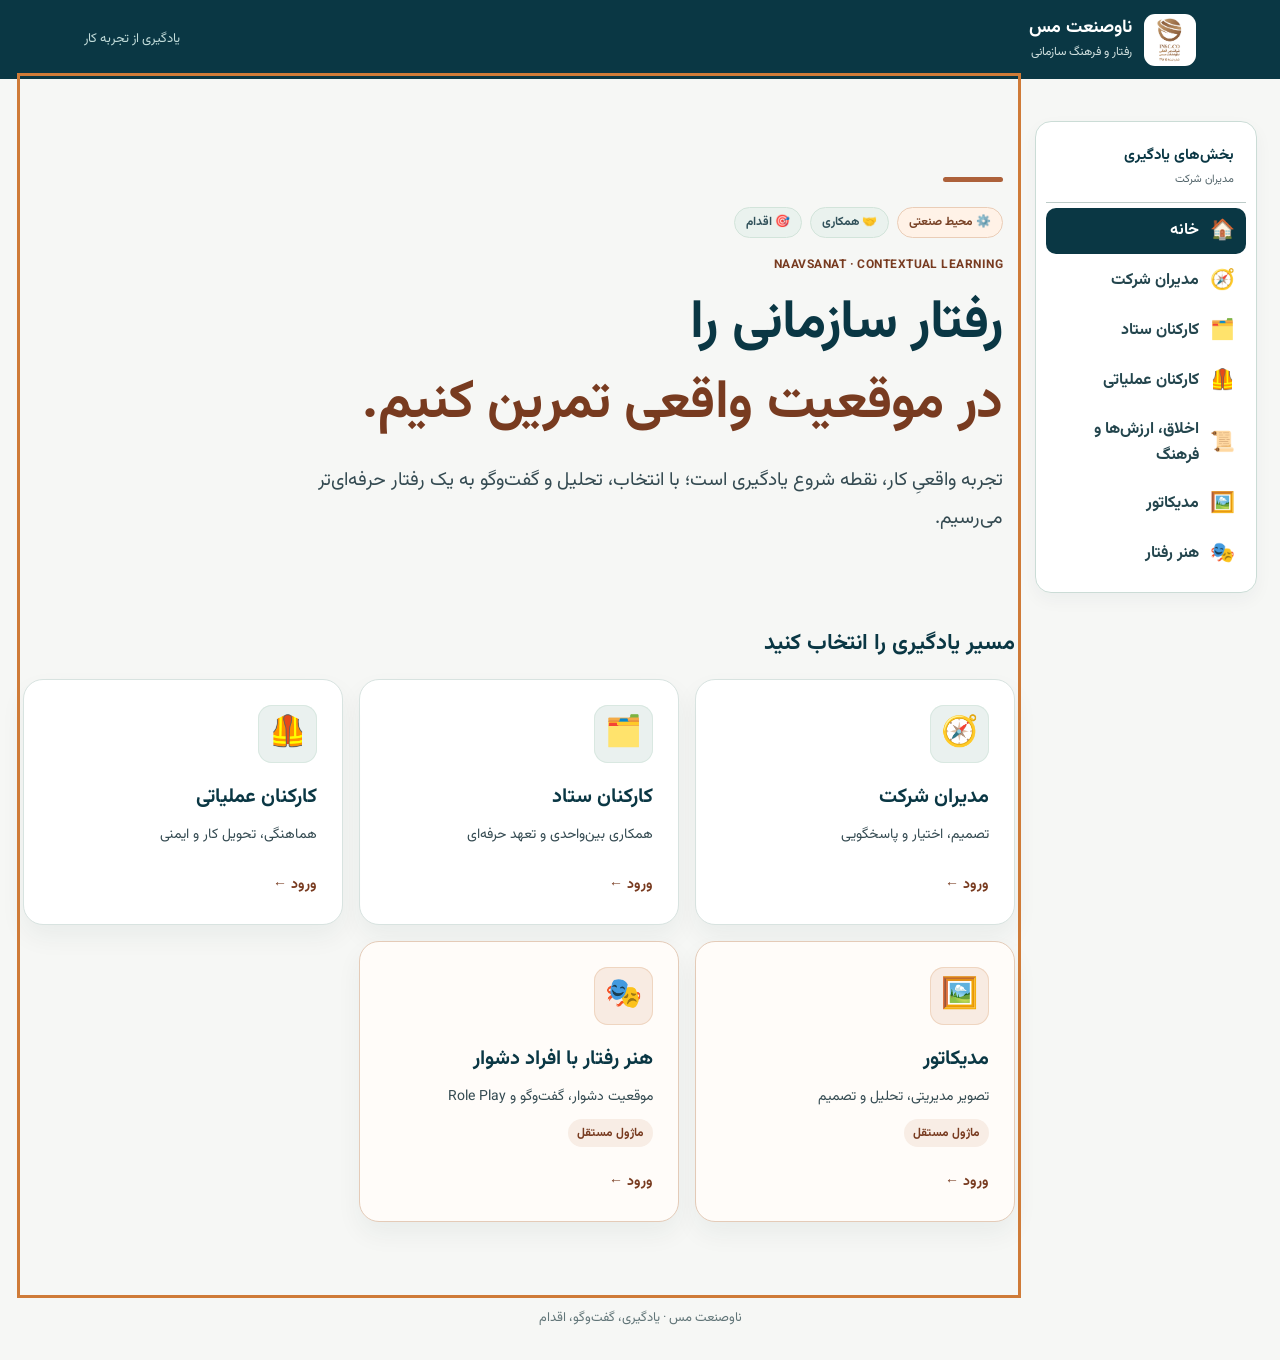
==== commit 2c1eb57a: "style: Impeccable accessibility, mobile readability and local Vazirmatn" ====
--- a/index.html
+++ b/index.html
@@ -9,7 +9,8 @@
 <link rel="stylesheet" href="./next/assets/fonts/fonts.css">
 <link rel="stylesheet" href="./next/studio.css?v=15">
 <link rel="stylesheet" href="./next/industry-modules.css?v=7">
-<link rel="stylesheet" href="./next/culture-lab.css?v=1">
+<link rel="stylesheet" href="./next/culture-lab.css?v=4">
+<link rel="stylesheet" href="./impeccable.css?v=20261114">
 </head>
 <body>
 <a class="skip" href="#app">رفتن به محتوای آموزشی</a>
@@ -17,13 +18,15 @@
 <div id="live" role="status" aria-live="polite" class="sr-only"></div>
 <script src="./next/data.js?v=2"></script>
 <script src="./next/industry-content.js?v=3"></script>
-<script src="./next/industry-modules.js?v=10"></script>
+<script src="./next/industry-modules.js?v=12"></script>
 <script src="./next/depth.js?v=7"></script>
 <script src="./next/content-clarity.js?v=2"></script>
-<script src="./next/managers-focus.js?v=4"></script>
+<script src="./next/managers-focus.js?v=5"></script>
 <script src="./next/strategic-content.js?v=2"></script>
 <script src="./next/culture-values-source.js?v=1"></script>
-<script src="./next/culture-lab.js?v=4"></script>
-<script src="./next/studio.js?v=20"></script>
+<script src="./next/value-challenges-15.js?v=1"></script>
+<script src="./next/values-15-lab.js?v=2"></script>
+<script src="./next/culture-lab.js?v=9"></script>
+<script src="./next/studio.js?v=22"></script>
 </body>
 </html>
--- a/next/culture-lab.css
+++ b/next/culture-lab.css
@@ -116,3 +116,62 @@
 .cl-scope strong{font-size:15px}.cl-scope label{display:flex;align-items:center;gap:10px;color:#456268;font-size:13px}.cl-scope select{width:auto;min-width:160px;padding:7px 12px;font-size:14px}
 .cl-export-actions{display:flex;align-items:center;gap:8px;flex-wrap:wrap}.cl-export-actions button{font-size:12px}
 @media(max-width:450px){.cl-export-actions{width:100%}.cl-export-actions button{flex:1}}
+
+/* Values: the same classroom dashboard, with five compact results instead of another panel. */
+.cl-value-guide{margin:9px 0 14px;color:#395f65;font-size:14px;line-height:1.9}
+.cl-value-link{color:#1d6762;background:#edf6f3;font-size:13px;font-weight:700;border-radius:9px;padding:7px 12px;display:inline-block;margin:12px 0 0}
+.cl-save-wrap{display:flex;flex-wrap:wrap;gap:9px;align-items:center}
+.cl-value-framework-note{font-size:14px;line-height:1.85;color:#48636a;max-width:850px}
+.cl-value-framework{background:#fff;border:1px solid #dce6e2;border-radius:15px;padding:3px 18px;margin:13px 0 17px}
+.cl-framework-row{padding:0;margin:0;border-top:1px solid #e4ebe8}
+.cl-framework-row:first-child{border-top:0}
+.cl-framework-row>summary{padding:13px 3px}
+.cl-framework-row>p{margin:1px 32px 12px 0;line-height:1.85;color:#3e5c60;font-size:14px}
+.cl-framework-row>summary .cl-candidate-mark{min-width:25px;text-align:center;font-size:15px;color:#925734;font-weight:900}
+.cl-framework-desc{display:grid;gap:4px;flex:1;min-width:0}
+.cl-framework-desc strong{font-size:16px}
+.cl-framework-desc small{font-size:12px;color:#547077}
+.cl-mini-meter{background:#e7edeb;height:5px;border-radius:10px;max-width:180px;width:100%;display:block;overflow:hidden;margin-top:4px}
+.cl-mini-meter i{display:block;height:100%;background:#31776e;border-radius:10px}
+@media(max-width:550px){.cl-save-wrap{width:100%}.cl-save-wrap>*{flex:1}.cl-value-framework{padding:3px 12px}}
+
+
+/* Fifteen challenges → one selected value per challenge. No KPIs or parallel navigation. */
+.cl-hero-values{min-height:0;padding:24px 27px}
+.cl-hero-values h1{font-size:clamp(24px,3vw,31px)}
+.cl-hero-values p{font-size:16px;max-width:850px}
+.v15-root{margin-top:0}
+.v15-stage{box-shadow:none}
+.v15-progress{font-size:13px;font-weight:750;color:#52717a}
+.v15-root .cl-story{margin:16px 0 19px}
+.v15-root .cl-story p{margin:10px 0 12px;line-height:1.85}
+.v15-root .cl-story h2{font-size:clamp(19px,2vw,24px)}
+.v15-root #v15-choice{font-size:17px;font-weight:700;min-height:54px;border:2px solid #8da9a7}
+.v15-saved{margin-top:9px;padding:9px 13px;border-right:3px solid #248278;background:#eaf5f2;border-radius:8px;font-size:14px;color:#195a52}
+.v15-controls{display:flex;align-items:center;gap:11px;margin-top:20px;flex-wrap:wrap}
+.v15-controls>button{min-height:44px}
+.v15-controls>.cl-save{font-size:16px}
+.v15-root #v15-message{margin:11px 0 0;color:#16665a;font-size:14px;min-height:1.2em}
+.v15-results{margin-top:24px;background:#fff;border:1px solid #d9e4e1;border-radius:17px;padding:clamp(17px,3vw,28px)}
+.v15-result-head{display:flex;justify-content:space-between;align-items:center;gap:12px;flex-wrap:wrap}
+.v15-result-head h2{font-size:21px;margin:0 0 3px;color:#153f4a}
+.v15-result-head p{margin:0;color:#4c686b;font-size:14px}
+.v15-pending{padding:14px 0;color:#586e72;font-size:15px}
+.v15-families{margin-top:18px;border-top:1px solid #dce8e3}
+.v15-family{border-bottom:1px solid #dce8e3}
+.v15-family>summary{cursor:pointer;padding:15px 3px;display:flex;align-items:center;justify-content:space-between;gap:10px;list-style:none}
+.v15-family>summary::-webkit-details-marker{display:none}
+.v15-family>summary strong{font-size:17px;color:#0d4a55}
+.v15-family>summary small{font-size:13px;font-weight:750;color:#536e72}
+.v15-family>div{padding:0 8px 11px}
+.v15-family article{padding:13px 14px;background:#f6faf8;border:1px solid #e0eae5;border-radius:11px;margin:9px 0}
+.v15-family article>small{display:block;color:#6c7e80;font-size:12px;margin-bottom:5px}
+.v15-family article>strong{color:#0a5c5b;font-size:17px}
+.v15-family article p{font-size:14px;line-height:1.85;margin:6px 0;color:#3d575b}
+.v15-family article b{color:#264e55}
+.v15-statement{margin-top:19px;padding:19px 20px;background:#f0f6f3;border-right:5px solid #ad6744;border-radius:13px}
+.v15-statement h3{margin:0 0 11px;font-size:20px;color:#0c4850}
+.v15-statement p{line-height:1.9;margin:9px 0;font-size:15px}
+.v15-disclaimer,.v15-storage{color:#607477;font-size:13px;line-height:1.9;margin:14px 0 5px}
+.v15-statement .v15-disclaimer{margin:16px 0}
+@media(max-width:560px){.cl-hero-values{padding:21px 18px}.v15-controls>button{flex:1}.v15-result-head .cl-secondary{width:100%}.v15-results{padding:15px}.v15-statement{padding:15px}.v15-root .cl-story{padding:20px 16px}}
--- a/impeccable.css
+++ b/impeccable.css
@@ -0,0 +1,11 @@
+/* NAAVSANAT Impeccable 2026-11-14. Keeps the original industrial identity and learning logic. */
+html{scroll-padding-top:88px}
+body,button,input,textarea,select,summary{font-family:"Vazirmatn",Tahoma,Arial,sans-serif!important}
+:where(a,button,summary,input,textarea,select,[tabindex]):focus-visible{outline:3px solid #cf7b38!important;outline-offset:3px!important}
+:where(a,button,summary,input,textarea,select){-webkit-tap-highlight-color:rgba(10,55,68,.15)}
+:where(h1,h2,h3,p,button,label){overflow-wrap:break-word}
+.head-link{font-size:14px;min-height:44px}
+.site-foot{font-size:13px}
+.load-message{font-size:17px;line-height:1.85}
+@media(max-width:640px){input:not([type=radio]):not([type=checkbox]),textarea,select{font-size:max(16px,1em)}.mast-inner{gap:12px}}
+@media(prefers-reduced-motion:reduce){html{scroll-behavior:auto}.role-tile{transition:none!important;transform:none!important}}
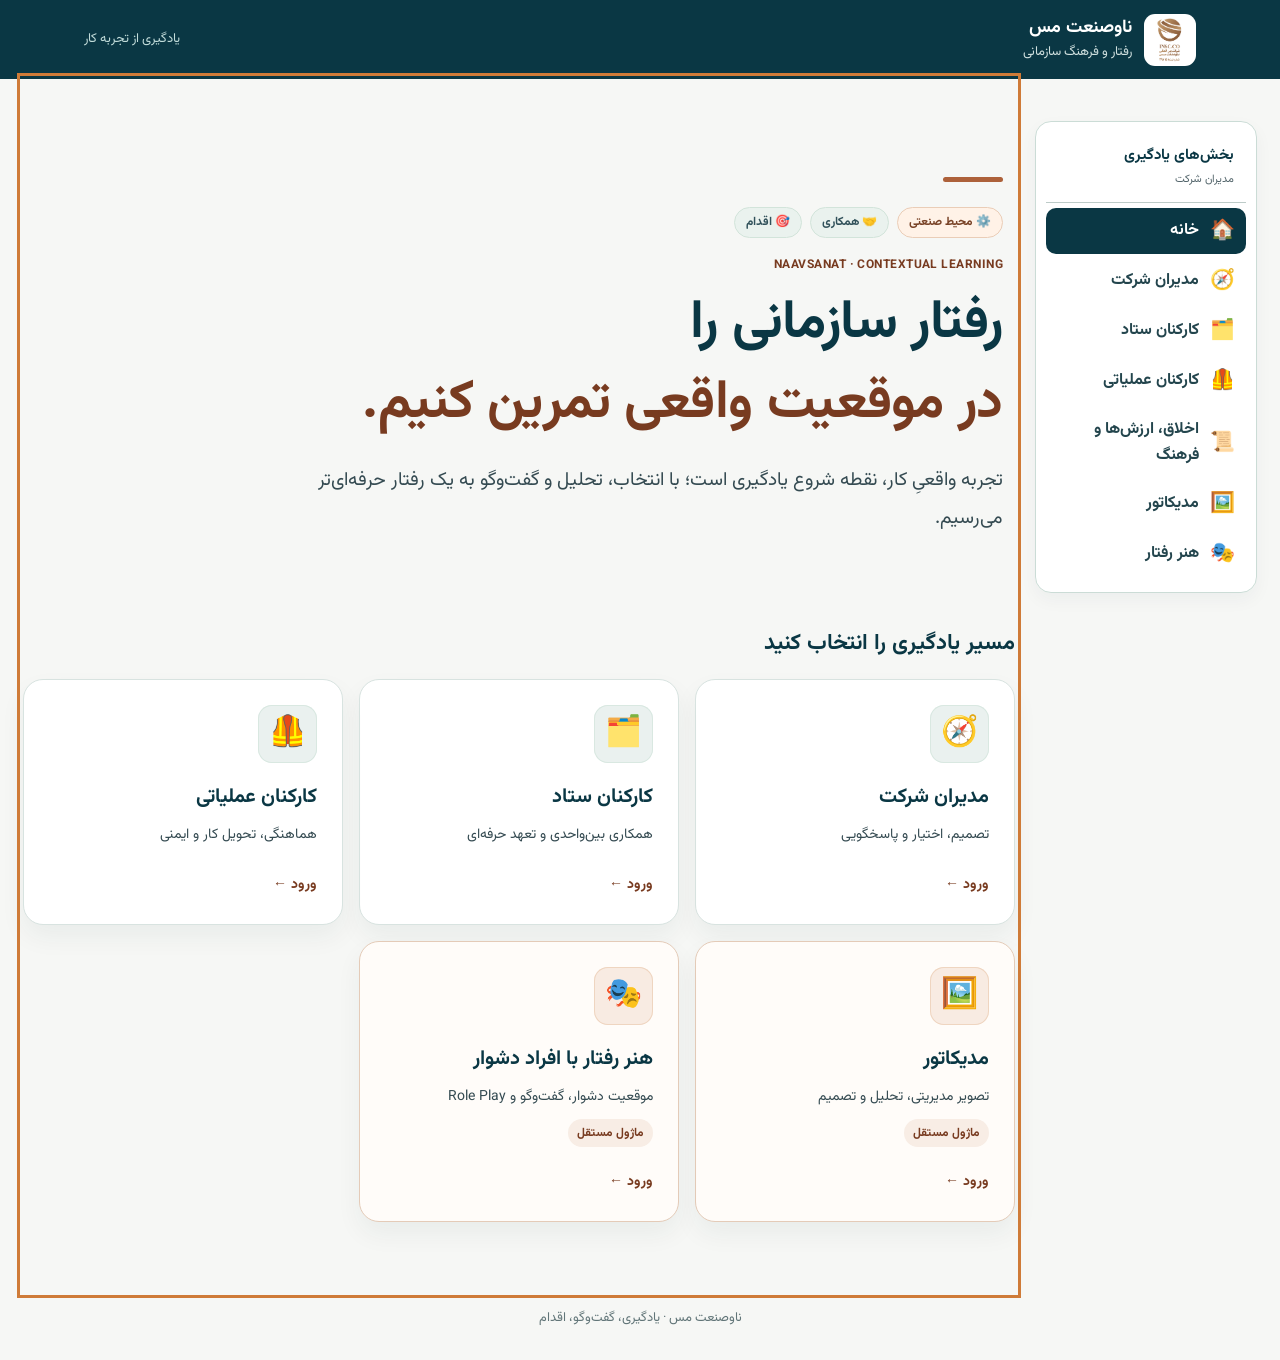
==== commit 5418ca64: "feat(naavsanat): accessible learning-load recovery with retry" ====
--- a/index.html
+++ b/index.html
@@ -10,11 +10,11 @@
 <link rel="stylesheet" href="./next/studio.css?v=15">
 <link rel="stylesheet" href="./next/industry-modules.css?v=7">
 <link rel="stylesheet" href="./next/culture-lab.css?v=4">
-<link rel="stylesheet" href="./impeccable.css?v=20261114">
+<link rel="stylesheet" href="./impeccable.css?v=20261115">
 </head>
 <body>
 <a class="skip" href="#app">رفتن به محتوای آموزشی</a>
-<div id="root"><main id="app" tabindex="-1"><p class="load-message">در حال آماده‌سازی محیط یادگیری…</p></main></div>
+<div id="root"><main id="app" tabindex="-1"><p class="load-message" role="status" aria-live="polite">در حال آماده‌سازی محیط یادگیری…</p></main></div><noscript><p class="load-recovery">برای استفاده از آزمایشگاه یادگیری، JavaScript مرورگر را فعال کنید و صفحه را دوباره باز کنید.</p></noscript>
 <div id="live" role="status" aria-live="polite" class="sr-only"></div>
 <script src="./next/data.js?v=2"></script>
 <script src="./next/industry-content.js?v=3"></script>
@@ -28,5 +28,18 @@
 <script src="./next/values-15-lab.js?v=2"></script>
 <script src="./next/culture-lab.js?v=9"></script>
 <script src="./next/studio.js?v=22"></script>
+<script>
+/* A slow or failed bundle should never leave learners in an endless loading state. */
+window.setTimeout(function(){
+ const loader=document.querySelector('#root .load-message');
+ if(!loader||!loader.isConnected)return;
+ loader.textContent='بارگذاری محیط یادگیری بیشتر از معمول طول کشیده است. اتصال اینترنت را بررسی کنید و دوباره تلاش کنید.';
+ if(document.getElementById('naavReload'))return;
+ const retry=document.createElement('button');
+ retry.type='button';retry.id='naavReload';retry.className='load-retry';
+ retry.textContent='تلاش دوباره';retry.addEventListener('click',function(){location.reload();});
+ loader.insertAdjacentElement('afterend',retry);
+},10000);
+</script>
 </body>
 </html>
--- a/impeccable.css
+++ b/impeccable.css
@@ -9,3 +9,13 @@
 .load-message{font-size:17px;line-height:1.85}
 @media(max-width:640px){input:not([type=radio]):not([type=checkbox]),textarea,select{font-size:max(16px,1em)}.mast-inner{gap:12px}}
 @media(prefers-reduced-motion:reduce){html{scroll-behavior:auto}.role-tile{transition:none!important;transform:none!important}}
+
+/* Deep audit: readable compact labels and high-contrast navigation. */
+.identity small,.mast-caption{font-size:13px;line-height:1.7}
+@media(max-width:420px){.landing-head{padding-block:34px 18px}.role-tile{min-height:0;padding:21px}.head-link{min-height:44px}}
+@media(forced-colors:active){.role-tile,.head-link,.head-link.outline{border:1px solid ButtonText}.role-tile:focus-visible,.head-link:focus-visible{outline:2px solid Highlight}}
+
+/* Learning entry recovery: no endless spinner without a meaningful action. */
+.load-recovery{width:min(640px,calc(100% - 32px));margin:32px auto;padding:22px;border:1px solid #b2cad1;border-radius:13px;background:#fff;color:#174453;font-size:17px;line-height:1.9}
+.load-retry{display:inline-flex;align-items:center;justify-content:center;min-height:48px;padding:10px 22px;margin:18px 0 10px;background:#0a3744;color:#fff;border:1px solid #0a3744;border-radius:12px;font:800 16px Vazirmatn,Tahoma,sans-serif}
+.load-retry:hover{background:#155366}
